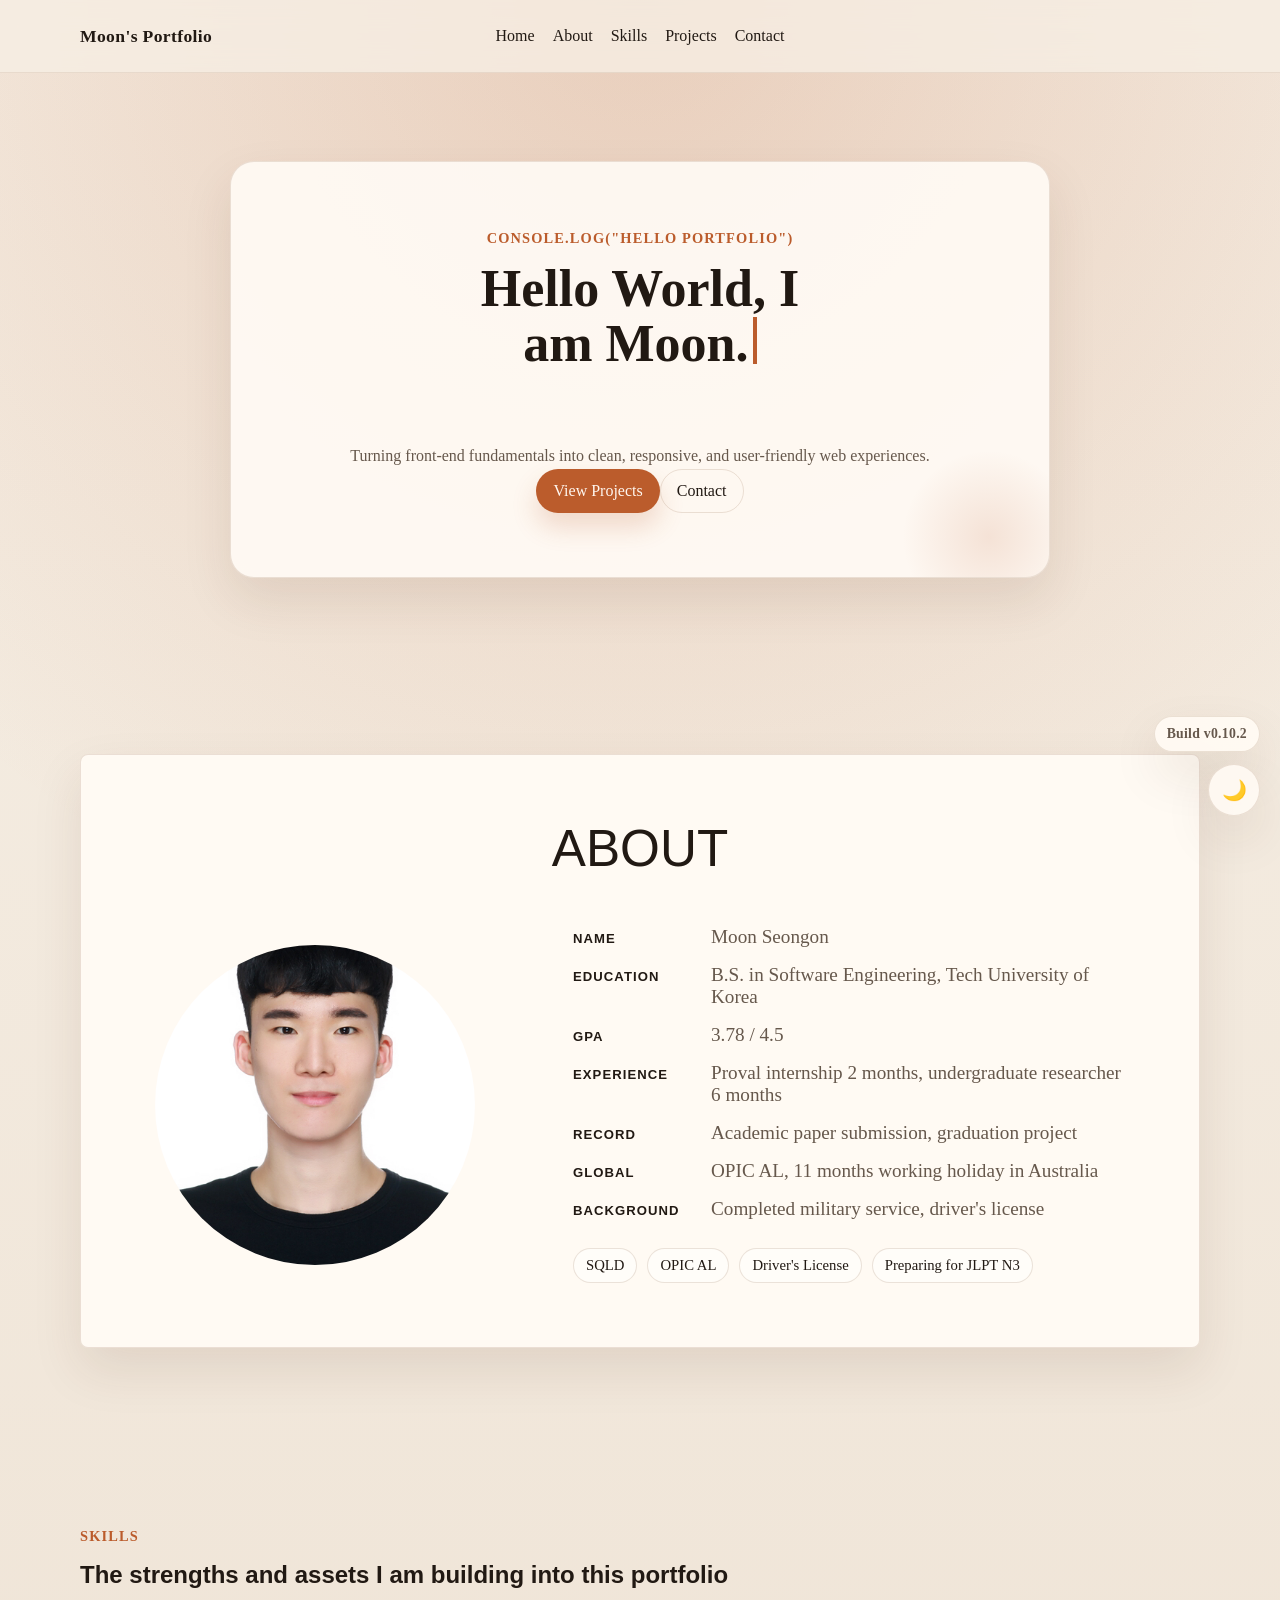
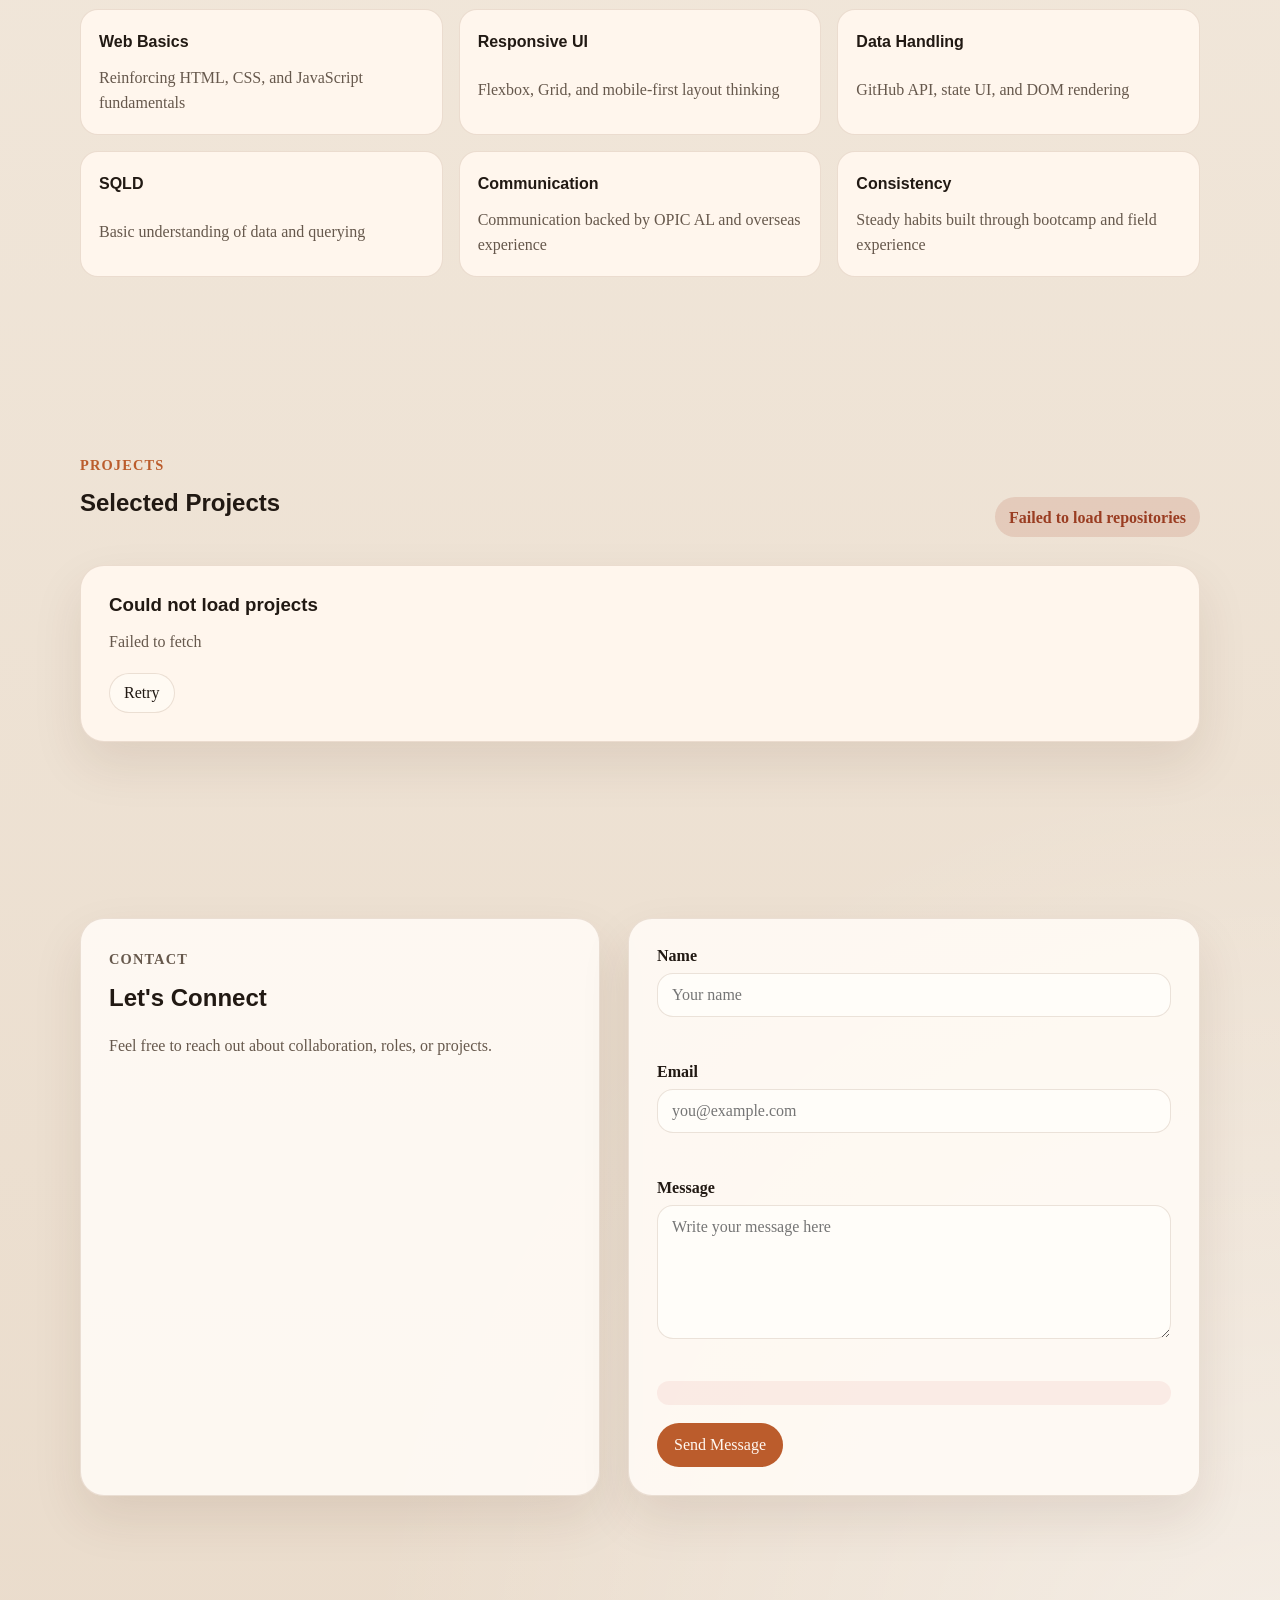
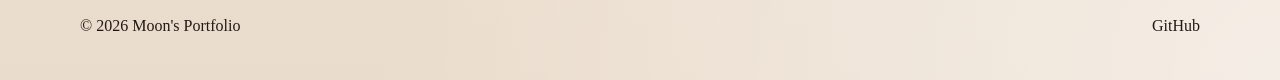
==== index.html @ 37695b0c "design update" ====
<!DOCTYPE html>
<html lang="en">
  <head>
    <meta charset="UTF-8" />
    <meta name="viewport" content="width=device-width, initial-scale=1.0" />
    <meta name="app-version" content="v0.10.2" />
    <title>Moon's Portfolio</title>
    <script>
      (() => {
        let savedTheme = "";
        try {
          savedTheme = localStorage.getItem("moon-portfolio-theme") || "";
        } catch {
          savedTheme = "";
        }

        const systemTheme = window.matchMedia("(prefers-color-scheme: dark)").matches
          ? "dark"
          : "light";
        document.documentElement.dataset.theme =
          savedTheme === "dark" || savedTheme === "light"
            ? savedTheme
            : systemTheme;
      })();
    </script>
    <link rel="stylesheet" href="./css/style.css?v0.10.2" />
    <script src="./js/config.js?v0.10.2" defer></script>
    <script src="./js/main.js?v0.10.2" defer></script>
  </head>
  <body>
    <a class="skip-link" href="#main-content">Skip to content</a>
    <div class="build-badge" aria-label="Current build version">Build v0.10.2</div>
    <button
      class="theme-button"
      type="button"
      aria-label="Switch to dark mode"
      data-theme-toggle
    >
      🌙
    </button>
    <header class="site-header" id="top">
      <div class="container header-inner">
        <a class="brand" href="#top" aria-label="Go to home">Moon's Portfolio</a>
        <div class="header-controls">
          <button
            class="menu-button"
            type="button"
            aria-label="Open menu"
            aria-expanded="false"
            aria-controls="site-nav"
            data-menu-button
          >
            Menu
          </button>
        </div>
        <nav
          class="site-nav"
          id="site-nav"
          aria-label="Main navigation"
          data-nav
        >
          <a href="#hero">Home</a>
          <a href="#about">About</a>
          <a href="#skills">Skills</a>
          <a href="#projects">Projects</a>
          <a href="#contact">Contact</a>
        </nav>
      </div>
    </header>

    <main id="main-content" tabindex="-1">
      <section class="hero section" id="hero" aria-labelledby="hero-title">
        <div class="container hero-grid">
          <div class="hero-copy">
            <p class="eyebrow">console.log("hello portfolio")</p>
            <h1
              id="hero-title"
              class="typing-title"
              aria-label="Hello World, I am Moon. I build front-end experiences."
              data-typing-text="Hello World, I am Moon."
            >
              <span data-typing-output aria-hidden="true">Hello World, I am Moon.</span>
            </h1>
            <p class="hero-text">Turning front-end fundamentals into clean, responsive, and user-friendly web experiences.</p>
            <div class="hero-actions">
              <a class="button-link" href="#projects">View Projects</a>
              <a class="button-link secondary" href="#contact">Contact</a>
            </div>
          </div>
        </div>
      </section>

      <section class="about section" id="about" aria-labelledby="about-title">
        <div class="container">
          <div class="about-card">
            <h2 id="about-title">About</h2>
            <div class="about-profile">
              <div class="profile-photo">
                <img
                  src="images/증명사진.JPG"
                  alt="Profile photo of Moon Seongon"
                  width="320"
                  height="320"
                />
              </div>
              <div class="profile-details">
                <ul class="profile-info-list" aria-label="Profile details">
                  <li>
                    <span class="profile-info-label">Name</span>
                    <span>Moon Seongon</span>
                  </li>
                  <li>
                    <span class="profile-info-label">Education</span>
                    <span>B.S. in Software Engineering, Tech University of Korea</span>
                  </li>
                  <li>
                    <span class="profile-info-label">GPA</span>
                    <span>3.78 / 4.5</span>
                  </li>
                  <li>
                    <span class="profile-info-label">Experience</span>
                    <span>Proval internship 2 months, undergraduate researcher 6 months</span>
                  </li>
                  <li>
                    <span class="profile-info-label">Record</span>
                    <span>Academic paper submission, graduation project</span>
                  </li>
                  <li>
                    <span class="profile-info-label">Global</span>
                    <span>OPIC AL, 11 months working holiday in Australia</span>
                  </li>
                  <li>
                    <span class="profile-info-label">Background</span>
                    <span>Completed military service, driver's license</span>
                  </li>
                </ul>
                <div class="profile-badges" aria-label="Certifications and strengths">
                  <span>SQLD</span>
                  <span>OPIC AL</span>
                  <span>Driver's License</span>
                  <span>Preparing for JLPT N3</span>
                </div>
              </div>
            </div>
          </div>
        </div>
      </section>

      <section class="skills section" id="skills" aria-labelledby="skills-title">
        <div class="container">
          <p class="eyebrow">Skills</p>
          <h2 id="skills-title">The strengths and assets I am building into this portfolio</h2>
          <ul class="skill-list" aria-label="Skill stack list">
            <li>
              <strong>Web Basics</strong>
              <span>Reinforcing HTML, CSS, and JavaScript fundamentals</span>
            </li>
            <li>
              <strong>Responsive UI</strong>
              <span>Flexbox, Grid, and mobile-first layout thinking</span>
            </li>
            <li>
              <strong>Data Handling</strong>
              <span>GitHub API, state UI, and DOM rendering</span>
            </li>
            <li>
              <strong>SQLD</strong>
              <span>Basic understanding of data and querying</span>
            </li>
            <li>
              <strong>Communication</strong>
              <span>Communication backed by OPIC AL and overseas experience</span>
            </li>
            <li>
              <strong>Consistency</strong>
              <span>Steady habits built through bootcamp and field experience</span>
            </li>
          </ul>
        </div>
      </section>

      <section class="projects section" id="projects" aria-labelledby="projects-title">
        <div class="container">
          <div class="section-heading">
            <div>
              <p class="eyebrow">Projects</p>
              <h2 id="projects-title">Selected Projects</h2>
            </div>
            <p class="status-chip" data-projects-status aria-live="polite">GitHub repositories ready to load</p>
          </div>
          <div class="project-grid" data-projects-grid>
            <article class="project-card">
              <h3>Loading repositories...</h3>
              <p>Fetching the latest repositories from the GitHub API.</p>
              <span class="project-link-placeholder">Please wait</span>
            </article>
          </div>
        </div>
      </section>

      <section class="contact section" id="contact" aria-labelledby="contact-title">
        <div class="container contact-grid">
          <div class="section-copy">
            <p class="eyebrow">Contact</p>
            <h2 id="contact-title">Let&apos;s Connect</h2>
            <p>Feel free to reach out about collaboration, roles, or projects.</p>
          </div>
          <form class="contact-form" data-contact-form novalidate>
            <div class="field">
              <label for="name">Name</label>
              <input
                id="name"
                name="name"
                type="text"
                placeholder="Your name"
                autocomplete="name"
                required
                minlength="2"
                aria-describedby="name-error"
                data-validate-field="name"
              />
              <p class="field-message" id="name-error" data-error-for="name" aria-live="polite"></p>
            </div>
            <div class="field">
              <label for="email">Email</label>
              <input
                id="email"
                name="email"
                type="email"
                placeholder="you@example.com"
                autocomplete="email"
                required
                aria-describedby="email-error"
                data-validate-field="email"
              />
              <p class="field-message" id="email-error" data-error-for="email" aria-live="polite"></p>
            </div>
            <div class="field">
              <label for="message">Message</label>
              <textarea
                id="message"
                name="message"
                rows="6"
                placeholder="Write your message here"
                required
                minlength="10"
                aria-describedby="message-error"
                data-validate-field="message"
              ></textarea>
              <p
                class="field-message"
                id="message-error"
                data-error-for="message"
                aria-live="polite"
              ></p>
            </div>
            <p class="form-status" data-form-status aria-live="polite"></p>
            <button class="submit-button" type="submit">Send Message</button>
          </form>
        </div>
      </section>
    </main>

    <footer class="site-footer">
      <div class="container footer-inner">
        <p>© 2026 Moon's Portfolio</p>
        <div class="footer-links">
          <a href="https://github.com/Wattamelon" target="_blank" rel="noreferrer">GitHub</a>
        </div>
      </div>
    </footer>

    <button
      class="scroll-top-button"
      type="button"
      aria-label="Back to top"
      data-scroll-top
    >
      Top
    </button>
  </body>
</html>
---- css/style.css ----
:root {
  color-scheme: light;
  --bg: #f6efe5;
  --card: rgba(255, 251, 245, 0.9);
  --text: #211913;
  --accent: #bb5c2c;
  --accent-strong: #8a3f1c;
  --line: rgba(162, 126, 101, 0.22);
  --muted: #66584c;
  --panel: #fff6ed;
  --shadow: 0 22px 50px rgba(82, 43, 20, 0.1);
  --container: 1120px;
}

:root[data-theme="dark"] {
  color-scheme: dark;
  --bg: #1f1a17;
  --card: rgba(43, 35, 30, 0.92);
  --text: #f6ede2;
  --accent: #f0a06f;
  --accent-strong: #ffd0af;
  --line: rgba(255, 216, 180, 0.16);
  --muted: #d6c1af;
  --panel: #302720;
  --shadow: 0 22px 50px rgba(0, 0, 0, 0.28);
}

@media (prefers-color-scheme: dark) {
  :root:not([data-theme]) {
    color-scheme: dark;
    --bg: #1f1a17;
    --card: rgba(43, 35, 30, 0.92);
    --text: #f6ede2;
    --accent: #f0a06f;
    --accent-strong: #ffd0af;
    --line: rgba(255, 216, 180, 0.16);
    --muted: #d6c1af;
    --panel: #302720;
    --shadow: 0 22px 50px rgba(0, 0, 0, 0.28);
  }
}

* {
  box-sizing: border-box;
}

html {
  scroll-behavior: smooth;
}

body {
  margin: 0;
  min-height: 100vh;
  background:
    radial-gradient(circle at top, rgba(187, 92, 44, 0.22), transparent 30%),
    radial-gradient(circle at bottom right, rgba(255, 255, 255, 0.5), transparent 26%),
    linear-gradient(180deg, var(--bg), #eadccc);
  color: var(--text);
  font-family: Georgia, "Times New Roman", serif;
  transition:
    background 220ms ease,
    color 220ms ease;
}

a {
  color: inherit;
}

a:focus-visible,
button:focus-visible,
input:focus-visible,
textarea:focus-visible {
  outline: 3px solid rgba(187, 92, 44, 0.42);
  outline-offset: 4px;
}

.skip-link {
  position: fixed;
  top: 14px;
  left: 14px;
  z-index: 50;
  padding: 10px 14px;
  border-radius: 999px;
  background: var(--accent);
  color: #fff7f0;
  text-decoration: none;
  transform: translateY(-150%);
  transition: transform 160ms ease;
}

.skip-link:focus {
  transform: translateY(0);
}

img {
  display: block;
  max-width: 100%;
}

.container {
  width: min(var(--container), calc(100% - 40px));
  margin: 0 auto;
}

.section {
  padding: 88px 0;
}

.site-header {
  position: sticky;
  top: 0;
  z-index: 10;
  backdrop-filter: blur(14px);
  background: rgba(246, 239, 229, 0.78);
  border-bottom: 1px solid rgba(162, 126, 101, 0.16);
}

.header-inner,
.footer-inner,
.hero-actions,
.section-heading {
  align-items: center;
}

.hero-actions {
  display: flex;
}

.footer-inner,
.section-heading {
  display: flex;
  justify-content: space-between;
  gap: 20px;
}

.header-inner {
  display: grid;
  grid-template-columns: 1fr auto 1fr;
  gap: 20px;
  min-height: 72px;
}

.header-controls {
  display: flex;
  align-items: center;
  justify-content: flex-end;
  gap: 12px;
  flex-wrap: wrap;
}

.brand {
  font-weight: 700;
  font-size: 1.1rem;
  letter-spacing: 0.02em;
  text-decoration: none;
}

.menu-button,
.theme-button,
.button-link,
.submit-button {
  display: inline-flex;
  align-items: center;
  justify-content: center;
  min-height: 44px;
  padding: 0 16px;
  border-radius: 999px;
  border: 1px solid var(--line);
  background: rgba(255, 250, 243, 0.92);
  color: var(--text);
  text-decoration: none;
  font: inherit;
  transition:
    transform 180ms ease,
    box-shadow 180ms ease,
    border-color 180ms ease,
    background 180ms ease;
}

.menu-button {
  display: none;
}

.theme-button {
  position: fixed;
  right: 20px;
  bottom: 84px;
  z-index: 60;
  display: inline-flex;
  width: 52px;
  min-width: 52px;
  height: 52px;
  min-height: 52px;
  padding: 0;
  border-radius: 50%;
  font-size: 1.25rem;
  cursor: pointer;
  box-shadow: var(--shadow);
}

.site-nav {
  display: flex;
  gap: 18px;
  grid-column: 2;
  grid-row: 1;
  justify-content: center;
}

.brand {
  grid-column: 1;
  grid-row: 1;
}

.header-controls {
  grid-column: 3;
  grid-row: 1;
}

.site-header.is-scrolled {
  background: rgba(246, 239, 229, 0.92);
  box-shadow: 0 10px 24px rgba(82, 43, 20, 0.08);
}

:root[data-theme="dark"] .site-header.is-scrolled {
  background: rgba(31, 26, 23, 0.92);
  box-shadow: 0 10px 24px rgba(0, 0, 0, 0.26);
}

.site-nav a,
.footer-links a {
  text-decoration: none;
}

.site-nav a:hover,
.footer-links a:hover,
.button-link:hover,
.submit-button:hover,
.theme-button:hover,
.menu-button:hover,
.project-card:hover,
.skill-list li:hover {
  transform: translateY(-2px);
}

.site-nav a:hover,
.footer-links a:hover {
  color: var(--accent-strong);
}

.hero-grid,
.about-grid,
.contact-grid {
  display: grid;
  gap: 28px;
}

.hero-grid {
  grid-template-columns: minmax(0, 820px);
  justify-content: center;
}

.about-grid {
  grid-template-columns: 1.4fr 1fr;
}

.hero-copy,
.section-copy,
.project-card,
.contact-form {
  padding: 28px;
  border: 1px solid var(--line);
  border-radius: 24px;
  background: var(--card);
  box-shadow: var(--shadow);
}

.eyebrow {
  margin: 0 0 12px;
  color: var(--accent);
  font-size: 0.9rem;
  font-weight: 700;
  letter-spacing: 0.08em;
  text-transform: uppercase;
}

h1 {
  margin: 0 auto 16px;
  font-size: clamp(2rem, 5vw, 3.25rem);
  line-height: 1.05;
  max-width: 13ch;
}

.typing-title {
  min-height: 3.15em;
}

.typing-title [data-typing-output]::after {
  content: "";
  display: inline-block;
  width: 0.08em;
  height: 0.9em;
  margin-left: 0.08em;
  background: var(--accent);
  animation: typing-cursor-blink 0.8s steps(1) infinite;
  vertical-align: -0.05em;
}

.typing-title.is-typing-complete [data-typing-output]::after {
  animation-iteration-count: 3;
}

@keyframes typing-cursor-blink {
  50% {
    opacity: 0;
  }
}

h2,
h3 {
  margin-top: 0;
  font-family: "Helvetica Neue", Helvetica, Arial, sans-serif;
}

p {
  margin: 0;
  line-height: 1.7;
  font-size: 1rem;
}

.hero-text,
.section-copy p,
.project-card p {
  color: var(--muted);
}

.hero-copy {
  position: relative;
  overflow: hidden;
  padding: clamp(36px, 6vw, 64px);
  text-align: center;
}

.hero-copy::after {
  content: "";
  position: absolute;
  inset: auto -30px -50px auto;
  width: 180px;
  height: 180px;
  border-radius: 50%;
  background: radial-gradient(circle, rgba(187, 92, 44, 0.14), transparent 68%);
  pointer-events: none;
}

.button-link {
  background: var(--accent);
  color: #fff7f0;
  border-color: transparent;
  box-shadow: 0 14px 26px rgba(187, 92, 44, 0.2);
}

.button-link.secondary {
  background: transparent;
  color: var(--text);
  border-color: var(--line);
  box-shadow: none;
}

.hero-actions {
  justify-content: center;
}

.panel-title,
.status-chip {
  display: inline-flex;
  align-items: center;
  min-height: 40px;
  padding: 0 14px;
  border-radius: 999px;
  background: rgba(194, 106, 61, 0.12);
  color: var(--accent);
  font-weight: 700;
}

.panel-title {
  margin: 0 0 16px;
}

.status-chip.is-loading {
  background: rgba(187, 92, 44, 0.16);
}

.status-chip.is-error {
  background: rgba(163, 58, 33, 0.14);
  color: #9a3d22;
}

:root[data-theme="dark"] .status-chip.is-error {
  color: #ffb59b;
}

.panel-list,
.info-list,
.skill-list {
  margin: 0;
  padding-left: 20px;
  line-height: 1.8;
}

.panel-meta {
  display: flex;
  flex-wrap: wrap;
  gap: 10px;
  margin-top: 20px;
}

.panel-meta span,
.profile-badges span {
  padding: 8px 12px;
  border: 1px solid var(--line);
  border-radius: 999px;
  background: #fffdf9;
  font-size: 0.92rem;
}

.skill-list {
  display: grid;
  grid-template-columns: repeat(3, minmax(0, 1fr));
  gap: 16px;
  padding-left: 0;
  list-style: none;
}

.skill-list li,
.project-card {
  border: 1px solid var(--line);
  background: var(--panel);
}

.skill-list li {
  display: grid;
  gap: 8px;
  padding: 18px;
  border-radius: 18px;
  text-align: left;
}

.skill-list strong {
  font-family: "Helvetica Neue", Helvetica, Arial, sans-serif;
}

.skill-list span {
  color: var(--muted);
  line-height: 1.6;
}

.project-grid {
  display: grid;
  grid-template-columns: repeat(3, minmax(0, 1fr));
  gap: 20px;
  margin-top: 28px;
}

.project-filters {
  display: flex;
  flex-wrap: wrap;
  gap: 10px;
  margin-top: 24px;
}

.project-filter {
  min-height: 44px;
  padding: 0 16px;
  border: 1px solid var(--line);
  border-radius: 999px;
  background: var(--card);
  color: var(--text);
  cursor: pointer;
  font: inherit;
  font-weight: 700;
  transition:
    transform 180ms ease,
    border-color 180ms ease,
    background 180ms ease,
    color 180ms ease;
}

.project-filter:hover {
  transform: translateY(-2px);
  border-color: var(--accent);
}

.project-filter.is-active {
  border-color: var(--accent);
  background: var(--accent);
  color: #fff7f0;
}

.project-card h3 {
  margin-bottom: 12px;
}

.project-card a {
  font-weight: 700;
  color: var(--accent-strong);
}

.project-card p {
  margin-bottom: 18px;
}

.project-card__footer {
  display: flex;
  align-items: center;
  justify-content: space-between;
  gap: 12px;
  flex-wrap: wrap;
}

.project-card__meta {
  display: flex;
  gap: 10px;
  flex-wrap: wrap;
  color: var(--muted);
  font-size: 0.92rem;
}

.project-card__pill,
.project-link-placeholder {
  display: inline-flex;
  align-items: center;
  min-height: 34px;
  padding: 0 12px;
  border-radius: 999px;
  border: 1px solid var(--line);
  background: rgba(255, 251, 245, 0.9);
  font-size: 0.92rem;
}

.project-card__link {
  text-decoration: none;
}

.project-card--empty,
.project-card--error {
  grid-column: 1 / -1;
}

.retry-button {
  display: inline-flex;
  align-items: center;
  justify-content: center;
  min-height: 40px;
  padding: 0 14px;
  border: 1px solid var(--line);
  border-radius: 999px;
  background: rgba(255, 250, 243, 0.92);
  color: var(--text);
  font: inherit;
}

.section-heading {
  align-items: end;
}

.about-card {
  padding: clamp(28px, 5vw, 64px);
  border: 1px solid var(--line);
  border-radius: 8px;
  background: rgba(255, 251, 245, 0.94);
  box-shadow: var(--shadow);
}

.about-card h2 {
  margin-bottom: clamp(28px, 5vw, 48px);
  text-align: center;
  font-size: clamp(2rem, 4vw, 3.4rem);
  font-weight: 500;
  letter-spacing: 0;
  text-transform: uppercase;
}

.about-profile {
  display: grid;
  grid-template-columns: minmax(220px, 340px) minmax(0, 1fr);
  align-items: center;
  gap: clamp(32px, 7vw, 88px);
}

.profile-photo img {
  width: min(100%, 320px);
  aspect-ratio: 4 / 5;
  object-fit: cover;
  border-radius: 50%;
  margin: 0 auto;
}

.profile-details {
  display: grid;
  gap: 24px;
}

.profile-info-list {
  display: grid;
  gap: 16px;
  margin: 0;
  padding: 0;
  list-style: none;
  color: var(--muted);
  font-size: clamp(1rem, 2vw, 1.2rem);
}

.profile-info-list li {
  display: grid;
  grid-template-columns: 120px minmax(0, 1fr);
  gap: 18px;
  align-items: baseline;
}

.profile-info-label {
  color: var(--text);
  font-family: "Helvetica Neue", Helvetica, Arial, sans-serif;
  font-size: 0.82rem;
  font-weight: 700;
  letter-spacing: 0.08em;
  text-transform: uppercase;
}

.profile-badges {
  display: flex;
  flex-wrap: wrap;
  gap: 10px;
  margin-top: 4px;
}

.contact-grid {
  grid-template-columns: 1fr 1.1fr;
}

.contact-form {
  display: grid;
  gap: 18px;
}

.honeypot-field {
  position: absolute;
  left: -10000px;
  width: 1px;
  height: 1px;
  opacity: 0;
  pointer-events: none;
}

.field {
  display: grid;
  gap: 8px;
}

.field label {
  font-weight: 600;
}

.field input,
.field textarea {
  width: 100%;
  padding: 12px 14px;
  border: 1px solid var(--line);
  border-radius: 16px;
  background: #fffdf9;
  color: var(--text);
  font: inherit;
}

.field input:focus,
.field textarea:focus {
  outline: 2px solid rgba(187, 92, 44, 0.16);
  border-color: rgba(187, 92, 44, 0.5);
}

.field input.is-invalid,
.field textarea.is-invalid {
  border-color: #c74646;
  background: #fff4f3;
}

.field input.is-valid,
.field textarea.is-valid {
  border-color: #2e8b57;
}

.field-message {
  min-height: 20px;
  margin: 0;
  color: #c74646;
  font-size: 0.92rem;
  font-weight: 600;
}

.form-status {
  min-height: 24px;
  margin: -4px 0 0;
  font-weight: 600;
  padding: 10px 14px;
  border-radius: 14px;
  background: rgba(199, 70, 70, 0.08);
}

.form-status.is-error {
  color: #c74646;
}

.form-status.is-success {
  color: #2e8b57;
  background: rgba(46, 139, 87, 0.1);
}

.submit-button {
  width: fit-content;
  background: var(--accent);
  color: #fff7f0;
  border-color: transparent;
}

.submit-button:disabled {
  cursor: wait;
  opacity: 0.65;
  transform: none;
}

.retry-button:hover {
  transform: translateY(-2px);
}

.scroll-top-button {
  position: fixed;
  right: 20px;
  bottom: 20px;
  z-index: 25;
  min-width: 64px;
  min-height: 48px;
  padding: 0 16px;
  border: 1px solid var(--line);
  border-radius: 999px;
  background: rgba(255, 250, 243, 0.94);
  color: var(--text);
  box-shadow: var(--shadow);
  font: inherit;
  opacity: 0;
  pointer-events: none;
  transform: translateY(14px);
  transition:
    opacity 180ms ease,
    transform 180ms ease,
    background 180ms ease;
}

.build-badge {
  position: fixed;
  right: 20px;
  bottom: 148px;
  z-index: 30;
  display: inline-flex;
  align-items: center;
  min-height: 36px;
  padding: 0 12px;
  border: 1px solid var(--line);
  border-radius: 999px;
  background: rgba(255, 250, 243, 0.96);
  color: var(--muted);
  box-shadow: var(--shadow);
  font-size: 0.86rem;
  font-weight: 700;
  letter-spacing: 0.02em;
}

.scroll-top-button.is-visible {
  opacity: 1;
  pointer-events: auto;
  transform: translateY(0);
}

.site-footer {
  padding: 28px 0 40px;
}

.footer-links {
  display: flex;
  gap: 16px;
}

@media (prefers-reduced-motion: reduce) {
  html {
    scroll-behavior: auto;
  }

  *,
  *::before,
  *::after {
    animation-duration: 0.01ms !important;
    animation-iteration-count: 1 !important;
    transition-duration: 0.01ms !important;
  }

  .typing-title [data-typing-output]::after {
    display: none;
  }
}

@media (max-width: 900px) {
  .hero-grid,
  .about-grid,
  .contact-grid,
  .project-grid,
  .skill-list,
  .about-profile {
    grid-template-columns: 1fr;
  }

  .hero-copy,
  .section-copy,
  .project-card,
  .contact-form {
    padding: 24px;
  }
}

@media (max-width: 720px) {
  .section {
    padding: 64px 0;
  }

  .site-nav {
    position: absolute;
    top: calc(100% + 10px);
    right: 14px;
    left: 14px;
    display: none;
    flex-direction: column;
    padding: 18px;
    border: 1px solid var(--line);
    border-radius: 22px;
    background: var(--card);
    box-shadow: var(--shadow);
  }

  .site-nav.is-open {
    display: flex;
  }

  .menu-button {
    display: inline-flex;
  }

  .header-inner,
  .footer-inner,
  .section-heading,
  .hero-actions {
    align-items: flex-start;
    flex-direction: column;
  }

  .header-inner {
    display: flex;
  }

  .hero-actions {
    align-items: center;
  }

  .container {
    width: min(var(--container), calc(100% - 28px));
  }

  h1 {
    max-width: none;
  }

  .header-controls {
    width: 100%;
    justify-content: space-between;
  }

  .about-card {
    padding: 28px 22px;
  }

  .about-profile {
    gap: 28px;
  }

  .profile-info-list li {
    grid-template-columns: 1fr;
    gap: 4px;
  }

  .build-badge {
    right: 14px;
    bottom: 140px;
  }

  .theme-button {
    right: 14px;
    bottom: 78px;
  }

  .project-filters {
    flex-wrap: nowrap;
    margin-right: -14px;
    padding-right: 14px;
    overflow-x: auto;
    scrollbar-width: thin;
  }

  .project-filter {
    flex: 0 0 auto;
  }
}
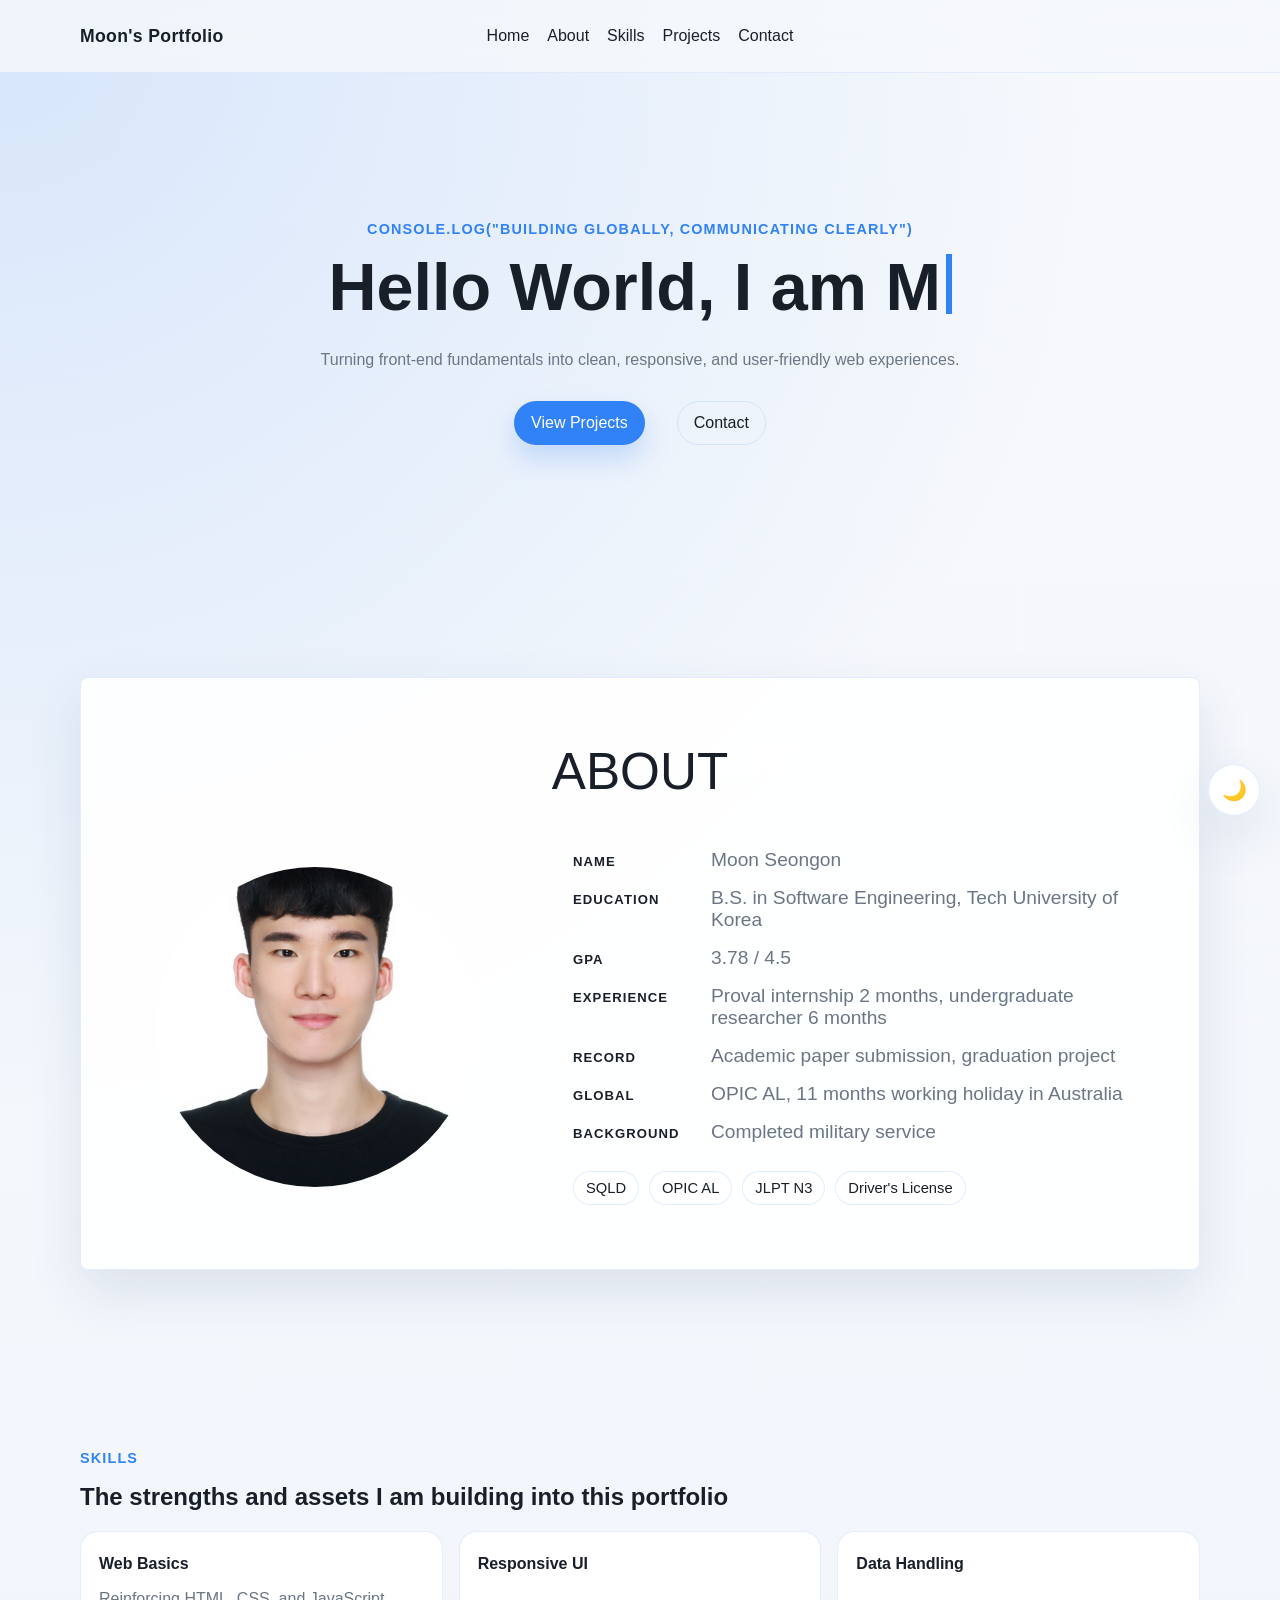
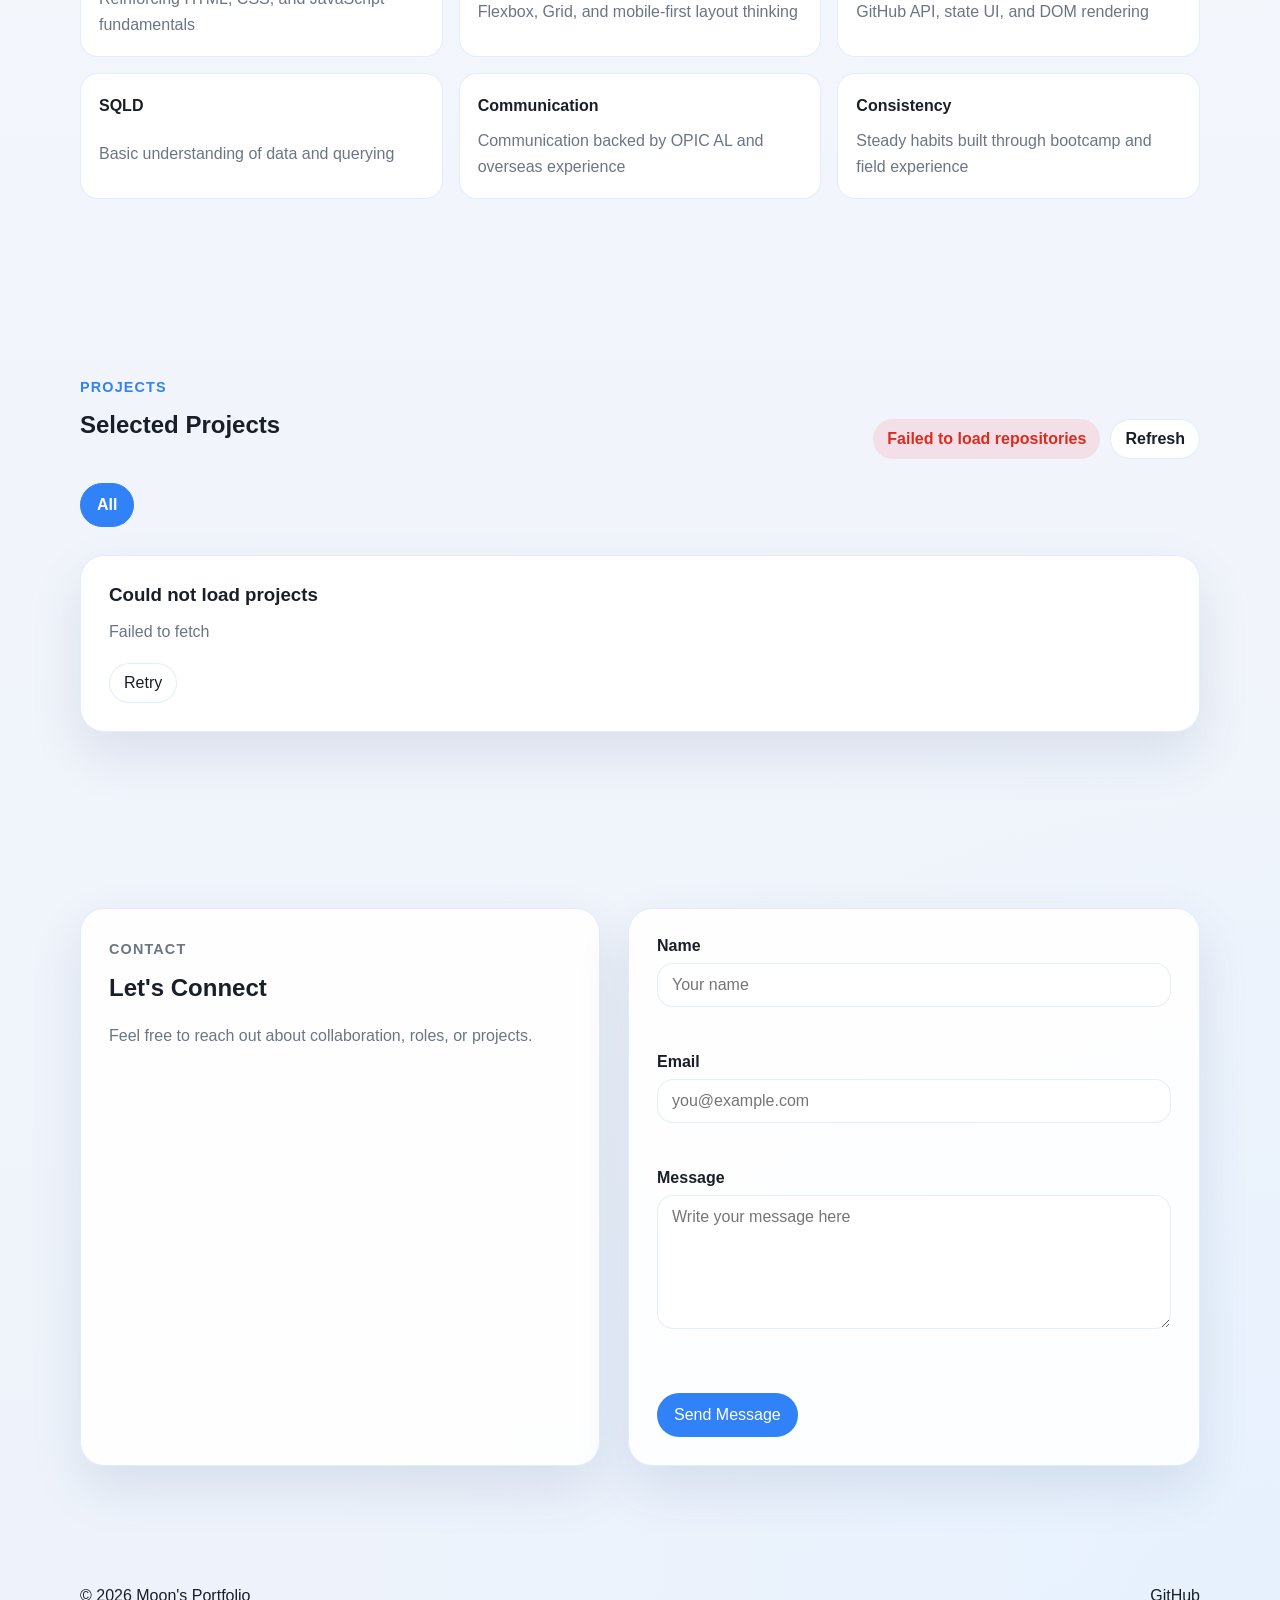
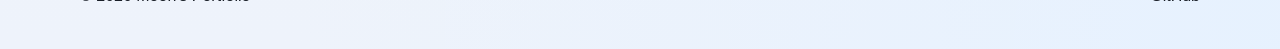
==== commit 702924f9: "v0.10.3" ====
--- a/index.html
+++ b/index.html
@@ -3,7 +3,7 @@
   <head>
     <meta charset="UTF-8" />
     <meta name="viewport" content="width=device-width, initial-scale=1.0" />
-    <meta name="app-version" content="v0.10.2" />
+    <meta name="app-version" content="v0.10.3" />
     <title>Moon's Portfolio</title>
     <script>
       (() => {
@@ -23,13 +23,13 @@
             : systemTheme;
       })();
     </script>
-    <link rel="stylesheet" href="./css/style.css?v0.10.2" />
-    <script src="./js/config.js?v0.10.2" defer></script>
-    <script src="./js/main.js?v0.10.2" defer></script>
+    <link rel="stylesheet" href="./css/style.css?v0.10.3" />
+    <script src="./js/config.js?v0.10.3" defer></script>
+    <script src="./js/main.js?v0.10.3" defer></script>
   </head>
   <body>
     <a class="skip-link" href="#main-content">Skip to content</a>
-    <div class="build-badge" aria-label="Current build version">Build v0.10.2</div>
+    <div class="build-badge" aria-label="Current build version">Build v0.10.3</div>
     <button
       class="theme-button"
       type="button"
@@ -72,7 +72,7 @@
       <section class="hero section" id="hero" aria-labelledby="hero-title">
         <div class="container hero-grid">
           <div class="hero-copy">
-            <p class="eyebrow">console.log("hello portfolio")</p>
+            <p class="eyebrow">console.log("building globally, communicating clearly")</p>
             <h1
               id="hero-title"
               class="typing-title"
@@ -131,14 +131,14 @@
                   </li>
                   <li>
                     <span class="profile-info-label">Background</span>
-                    <span>Completed military service, driver's license</span>
+                    <span>Completed military service</span>
                   </li>
                 </ul>
                 <div class="profile-badges" aria-label="Certifications and strengths">
                   <span>SQLD</span>
                   <span>OPIC AL</span>
+                  <span>JLPT N3</span>
                   <span>Driver's License</span>
-                  <span>Preparing for JLPT N3</span>
                 </div>
               </div>
             </div>
@@ -186,7 +186,27 @@
               <p class="eyebrow">Projects</p>
               <h2 id="projects-title">Selected Projects</h2>
             </div>
-            <p class="status-chip" data-projects-status aria-live="polite">GitHub repositories ready to load</p>
+            <div class="project-heading-actions">
+              <p class="status-chip" data-projects-status aria-live="polite">GitHub repositories ready to load</p>
+              <button class="refresh-projects-button" type="button" data-refresh-projects>
+                Refresh
+              </button>
+            </div>
+          </div>
+          <div
+            class="project-filters"
+            role="group"
+            aria-label="Filter projects by programming language"
+            data-project-filters
+          >
+            <button
+              class="project-filter is-active"
+              type="button"
+              data-project-filter="All"
+              aria-pressed="true"
+            >
+              All
+            </button>
           </div>
           <div class="project-grid" data-projects-grid>
             <article class="project-card">
--- a/css/style.css
+++ b/css/style.css
@@ -1,42 +1,63 @@
 :root {
   color-scheme: light;
-  --bg: #f6efe5;
-  --card: rgba(255, 251, 245, 0.9);
-  --text: #211913;
-  --accent: #bb5c2c;
-  --accent-strong: #8a3f1c;
-  --line: rgba(162, 126, 101, 0.22);
-  --muted: #66584c;
-  --panel: #fff6ed;
-  --shadow: 0 22px 50px rgba(82, 43, 20, 0.1);
+  --bg: #f7f9fc;
+  --bg-end: #eef3fb;
+  --glow-primary: rgba(49, 130, 246, 0.16);
+  --glow-secondary: rgba(229, 241, 255, 0.86);
+  --card: rgba(255, 255, 255, 0.9);
+  --control: rgba(255, 255, 255, 0.94);
+  --chip: rgba(255, 255, 255, 0.86);
+  --header-bg: rgba(247, 249, 252, 0.78);
+  --header-scrolled-bg: rgba(247, 249, 252, 0.94);
+  --text: #191f28;
+  --accent: #3182f6;
+  --accent-strong: #0064ff;
+  --line: rgba(49, 130, 246, 0.14);
+  --muted: #6b7684;
+  --panel: #ffffff;
+  --shadow: 0 22px 52px rgba(49, 78, 126, 0.12);
   --container: 1120px;
 }
 
 :root[data-theme="dark"] {
   color-scheme: dark;
-  --bg: #1f1a17;
-  --card: rgba(43, 35, 30, 0.92);
-  --text: #f6ede2;
-  --accent: #f0a06f;
-  --accent-strong: #ffd0af;
-  --line: rgba(255, 216, 180, 0.16);
-  --muted: #d6c1af;
-  --panel: #302720;
-  --shadow: 0 22px 50px rgba(0, 0, 0, 0.28);
+  --bg: #101318;
+  --bg-end: #151922;
+  --glow-primary: rgba(69, 147, 252, 0.16);
+  --glow-secondary: rgba(49, 130, 246, 0.08);
+  --card: rgba(24, 28, 36, 0.92);
+  --control: rgba(28, 33, 42, 0.94);
+  --chip: rgba(31, 38, 49, 0.88);
+  --header-bg: rgba(16, 19, 24, 0.78);
+  --header-scrolled-bg: rgba(16, 19, 24, 0.92);
+  --text: #f2f4f6;
+  --accent: #4593fc;
+  --accent-strong: #78b5ff;
+  --line: rgba(120, 181, 255, 0.18);
+  --muted: #b0b8c1;
+  --panel: #171b22;
+  --shadow: 0 22px 52px rgba(0, 0, 0, 0.34);
 }
 
 @media (prefers-color-scheme: dark) {
   :root:not([data-theme]) {
     color-scheme: dark;
-    --bg: #1f1a17;
-    --card: rgba(43, 35, 30, 0.92);
-    --text: #f6ede2;
-    --accent: #f0a06f;
-    --accent-strong: #ffd0af;
-    --line: rgba(255, 216, 180, 0.16);
-    --muted: #d6c1af;
-    --panel: #302720;
-    --shadow: 0 22px 50px rgba(0, 0, 0, 0.28);
+    --bg: #101318;
+    --bg-end: #151922;
+    --glow-primary: rgba(69, 147, 252, 0.16);
+    --glow-secondary: rgba(49, 130, 246, 0.08);
+    --card: rgba(24, 28, 36, 0.92);
+    --control: rgba(28, 33, 42, 0.94);
+    --chip: rgba(31, 38, 49, 0.88);
+    --header-bg: rgba(16, 19, 24, 0.78);
+    --header-scrolled-bg: rgba(16, 19, 24, 0.92);
+    --text: #f2f4f6;
+    --accent: #4593fc;
+    --accent-strong: #78b5ff;
+    --line: rgba(120, 181, 255, 0.18);
+    --muted: #b0b8c1;
+    --panel: #171b22;
+    --shadow: 0 22px 52px rgba(0, 0, 0, 0.34);
   }
 }
 
@@ -52,11 +73,11 @@
   margin: 0;
   min-height: 100vh;
   background:
-    radial-gradient(circle at top, rgba(187, 92, 44, 0.22), transparent 30%),
-    radial-gradient(circle at bottom right, rgba(255, 255, 255, 0.5), transparent 26%),
-    linear-gradient(180deg, var(--bg), #eadccc);
+    radial-gradient(circle at top left, var(--glow-primary), transparent 32%),
+    radial-gradient(circle at bottom right, var(--glow-secondary), transparent 28%),
+    linear-gradient(180deg, var(--bg), var(--bg-end));
   color: var(--text);
-  font-family: Georgia, "Times New Roman", serif;
+  font-family: Pretendard, "Apple SD Gothic Neo", "Helvetica Neue", Arial, sans-serif;
   transition:
     background 220ms ease,
     color 220ms ease;
@@ -70,7 +91,7 @@
 button:focus-visible,
 input:focus-visible,
 textarea:focus-visible {
-  outline: 3px solid rgba(187, 92, 44, 0.42);
+  outline: 3px solid rgba(49, 130, 246, 0.28);
   outline-offset: 4px;
 }
 
@@ -82,7 +103,7 @@
   padding: 10px 14px;
   border-radius: 999px;
   background: var(--accent);
-  color: #fff7f0;
+  color: #ffffff;
   text-decoration: none;
   transform: translateY(-150%);
   transition: transform 160ms ease;
@@ -111,8 +132,8 @@
   top: 0;
   z-index: 10;
   backdrop-filter: blur(14px);
-  background: rgba(246, 239, 229, 0.78);
-  border-bottom: 1px solid rgba(162, 126, 101, 0.16);
+  background: var(--header-bg);
+  border-bottom: 1px solid rgba(49, 130, 246, 0.1);
 }
 
 .header-inner,
@@ -166,7 +187,7 @@
   padding: 0 16px;
   border-radius: 999px;
   border: 1px solid var(--line);
-  background: rgba(255, 250, 243, 0.92);
+  background: var(--control);
   color: var(--text);
   text-decoration: none;
   font: inherit;
@@ -217,12 +238,11 @@
 }
 
 .site-header.is-scrolled {
-  background: rgba(246, 239, 229, 0.92);
-  box-shadow: 0 10px 24px rgba(82, 43, 20, 0.08);
+  background: var(--header-scrolled-bg);
+  box-shadow: 0 10px 24px rgba(49, 78, 126, 0.08);
 }
 
 :root[data-theme="dark"] .site-header.is-scrolled {
-  background: rgba(31, 26, 23, 0.92);
   box-shadow: 0 10px 24px rgba(0, 0, 0, 0.26);
 }
 
@@ -255,7 +275,7 @@
 }
 
 .hero-grid {
-  grid-template-columns: minmax(0, 820px);
+  grid-template-columns: minmax(0, 1040px);
   justify-content: center;
 }
 
@@ -263,7 +283,6 @@
   grid-template-columns: 1.4fr 1fr;
 }
 
-.hero-copy,
 .section-copy,
 .project-card,
 .contact-form {
@@ -285,13 +304,14 @@
 
 h1 {
   margin: 0 auto 16px;
-  font-size: clamp(2rem, 5vw, 3.25rem);
+  font-size: clamp(1.75rem, 5.2vw, 4.6rem);
   line-height: 1.05;
-  max-width: 13ch;
+  max-width: none;
 }
 
 .typing-title {
-  min-height: 3.15em;
+  min-height: 1.15em;
+  white-space: nowrap;
 }
 
 .typing-title [data-typing-output]::after {
@@ -336,26 +356,15 @@
 .hero-copy {
   position: relative;
   overflow: hidden;
-  padding: clamp(36px, 6vw, 64px);
+  padding: clamp(28px, 5vw, 56px) 0;
   text-align: center;
-}
-
-.hero-copy::after {
-  content: "";
-  position: absolute;
-  inset: auto -30px -50px auto;
-  width: 180px;
-  height: 180px;
-  border-radius: 50%;
-  background: radial-gradient(circle, rgba(187, 92, 44, 0.14), transparent 68%);
-  pointer-events: none;
 }
 
 .button-link {
   background: var(--accent);
-  color: #fff7f0;
+  color: #ffffff;
   border-color: transparent;
-  box-shadow: 0 14px 26px rgba(187, 92, 44, 0.2);
+  box-shadow: 0 14px 26px rgba(49, 130, 246, 0.22);
 }
 
 .button-link.secondary {
@@ -367,6 +376,8 @@
 
 .hero-actions {
   justify-content: center;
+  gap: clamp(18px, 3vw, 32px);
+  margin-top: 28px;
 }
 
 .panel-title,
@@ -376,7 +387,7 @@
   min-height: 40px;
   padding: 0 14px;
   border-radius: 999px;
-  background: rgba(194, 106, 61, 0.12);
+  background: rgba(49, 130, 246, 0.1);
   color: var(--accent);
   font-weight: 700;
 }
@@ -386,16 +397,16 @@
 }
 
 .status-chip.is-loading {
-  background: rgba(187, 92, 44, 0.16);
+  background: rgba(49, 130, 246, 0.14);
 }
 
 .status-chip.is-error {
-  background: rgba(163, 58, 33, 0.14);
-  color: #9a3d22;
+  background: rgba(240, 68, 82, 0.12);
+  color: #d92d20;
 }
 
 :root[data-theme="dark"] .status-chip.is-error {
-  color: #ffb59b;
+  color: #ff9b9b;
 }
 
 .panel-list,
@@ -418,7 +429,7 @@
   padding: 8px 12px;
   border: 1px solid var(--line);
   border-radius: 999px;
-  background: #fffdf9;
+  background: var(--chip);
   font-size: 0.92rem;
 }
 
@@ -465,6 +476,14 @@
   flex-wrap: wrap;
   gap: 10px;
   margin-top: 24px;
+}
+
+.project-heading-actions {
+  display: flex;
+  align-items: center;
+  justify-content: flex-end;
+  gap: 10px;
+  flex-wrap: wrap;
 }
 
 .project-filter {
@@ -492,7 +511,7 @@
 .project-filter.is-active {
   border-color: var(--accent);
   background: var(--accent);
-  color: #fff7f0;
+  color: #ffffff;
 }
 
 .project-card h3 {
@@ -532,7 +551,7 @@
   padding: 0 12px;
   border-radius: 999px;
   border: 1px solid var(--line);
-  background: rgba(255, 251, 245, 0.9);
+  background: var(--chip);
   font-size: 0.92rem;
 }
 
@@ -553,11 +572,41 @@
   padding: 0 14px;
   border: 1px solid var(--line);
   border-radius: 999px;
-  background: rgba(255, 250, 243, 0.92);
+  background: var(--control);
   color: var(--text);
   font: inherit;
 }
 
+.refresh-projects-button {
+  display: inline-flex;
+  align-items: center;
+  justify-content: center;
+  min-height: 40px;
+  padding: 0 14px;
+  border: 1px solid var(--line);
+  border-radius: 999px;
+  background: var(--control);
+  color: var(--text);
+  cursor: pointer;
+  font: inherit;
+  font-weight: 700;
+  transition:
+    transform 180ms ease,
+    border-color 180ms ease,
+    background 180ms ease,
+    color 180ms ease;
+}
+
+.refresh-projects-button:hover:not(:disabled) {
+  transform: translateY(-2px);
+  border-color: var(--accent);
+}
+
+.refresh-projects-button:disabled {
+  cursor: wait;
+  opacity: 0.65;
+}
+
 .section-heading {
   align-items: end;
 }
@@ -566,7 +615,7 @@
   padding: clamp(28px, 5vw, 64px);
   border: 1px solid var(--line);
   border-radius: 8px;
-  background: rgba(255, 251, 245, 0.94);
+  background: var(--card);
   box-shadow: var(--shadow);
 }
 
@@ -665,58 +714,61 @@
   padding: 12px 14px;
   border: 1px solid var(--line);
   border-radius: 16px;
-  background: #fffdf9;
+  background: var(--control);
   color: var(--text);
   font: inherit;
 }
 
 .field input:focus,
 .field textarea:focus {
-  outline: 2px solid rgba(187, 92, 44, 0.16);
-  border-color: rgba(187, 92, 44, 0.5);
+  outline: 2px solid rgba(49, 130, 246, 0.16);
+  border-color: rgba(49, 130, 246, 0.5);
 }
 
 .field input.is-invalid,
 .field textarea.is-invalid {
-  border-color: #c74646;
-  background: #fff4f3;
+  border-color: #f04452;
+  background: #fff4f5;
 }
 
 .field input.is-valid,
 .field textarea.is-valid {
-  border-color: #2e8b57;
+  border-color: #12b76a;
 }
 
 .field-message {
   min-height: 20px;
   margin: 0;
-  color: #c74646;
+  color: #d92d20;
   font-size: 0.92rem;
   font-weight: 600;
 }
 
 .form-status {
-  min-height: 24px;
-  margin: -4px 0 0;
+  min-height: 0;
+  margin: 0;
   font-weight: 600;
+  padding: 0;
+  border-radius: 14px;
+  background: transparent;
+}
+
+.form-status.is-error {
+  color: #d92d20;
   padding: 10px 14px;
-  border-radius: 14px;
-  background: rgba(199, 70, 70, 0.08);
-}
-
-.form-status.is-error {
-  color: #c74646;
+  background: rgba(240, 68, 82, 0.08);
 }
 
 .form-status.is-success {
-  color: #2e8b57;
-  background: rgba(46, 139, 87, 0.1);
+  color: #039855;
+  padding: 10px 14px;
+  background: rgba(18, 183, 106, 0.1);
 }
 
 .submit-button {
   width: fit-content;
   background: var(--accent);
-  color: #fff7f0;
+  color: #ffffff;
   border-color: transparent;
 }
 
@@ -740,7 +792,7 @@
   padding: 0 16px;
   border: 1px solid var(--line);
   border-radius: 999px;
-  background: rgba(255, 250, 243, 0.94);
+  background: var(--control);
   color: var(--text);
   box-shadow: var(--shadow);
   font: inherit;
@@ -758,13 +810,13 @@
   right: 20px;
   bottom: 148px;
   z-index: 30;
-  display: inline-flex;
+  display: none;
   align-items: center;
   min-height: 36px;
   padding: 0 12px;
   border: 1px solid var(--line);
   border-radius: 999px;
-  background: rgba(255, 250, 243, 0.96);
+  background: var(--control);
   color: var(--muted);
   box-shadow: var(--shadow);
   font-size: 0.86rem;
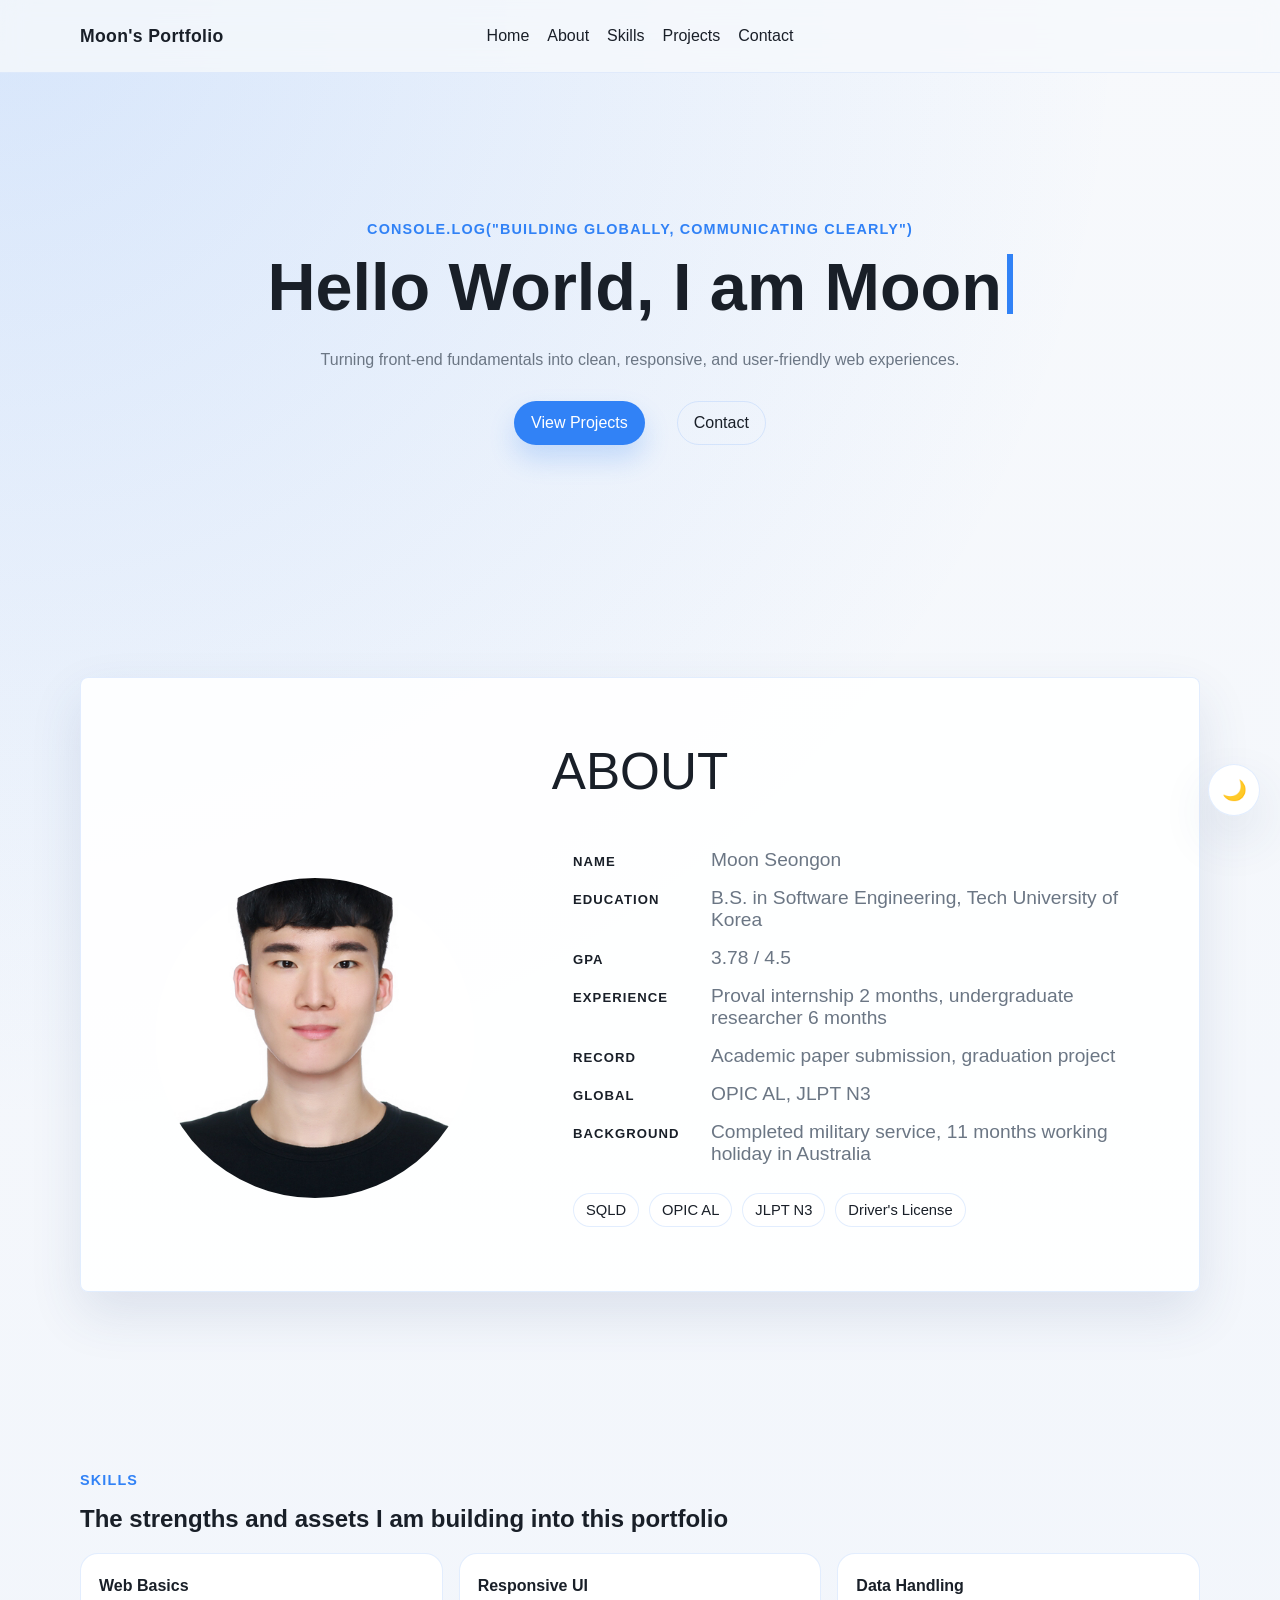
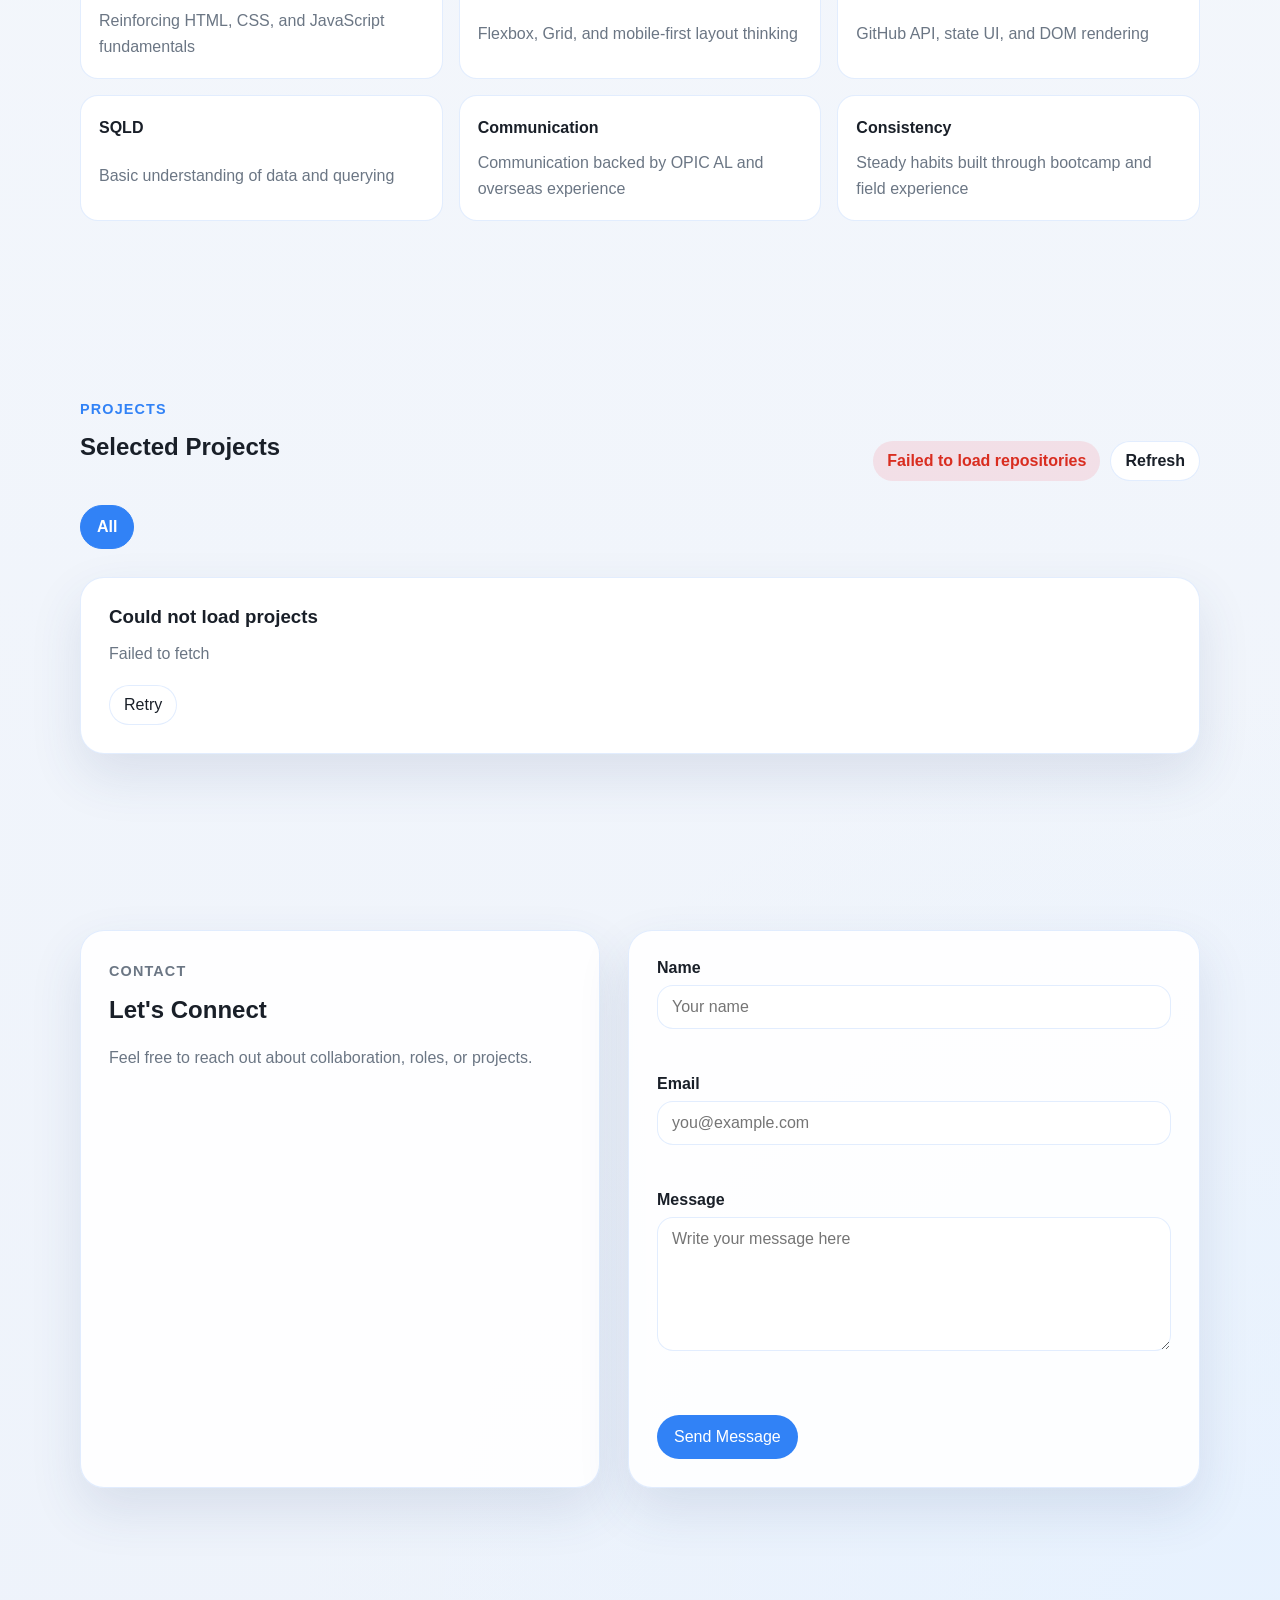
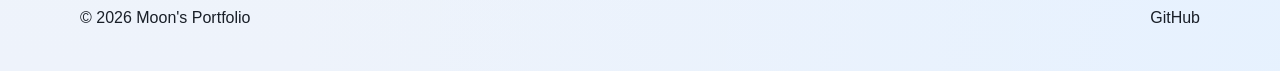
==== commit c642cfc7: "v0.10.3" ====
--- a/index.html
+++ b/index.html
@@ -127,11 +127,11 @@
                   </li>
                   <li>
                     <span class="profile-info-label">Global</span>
-                    <span>OPIC AL, 11 months working holiday in Australia</span>
+                    <span>OPIC AL, JLPT N3</span>
                   </li>
                   <li>
                     <span class="profile-info-label">Background</span>
-                    <span>Completed military service</span>
+                    <span>Completed military service, 11 months working holiday in Australia</span>
                   </li>
                 </ul>
                 <div class="profile-badges" aria-label="Certifications and strengths">
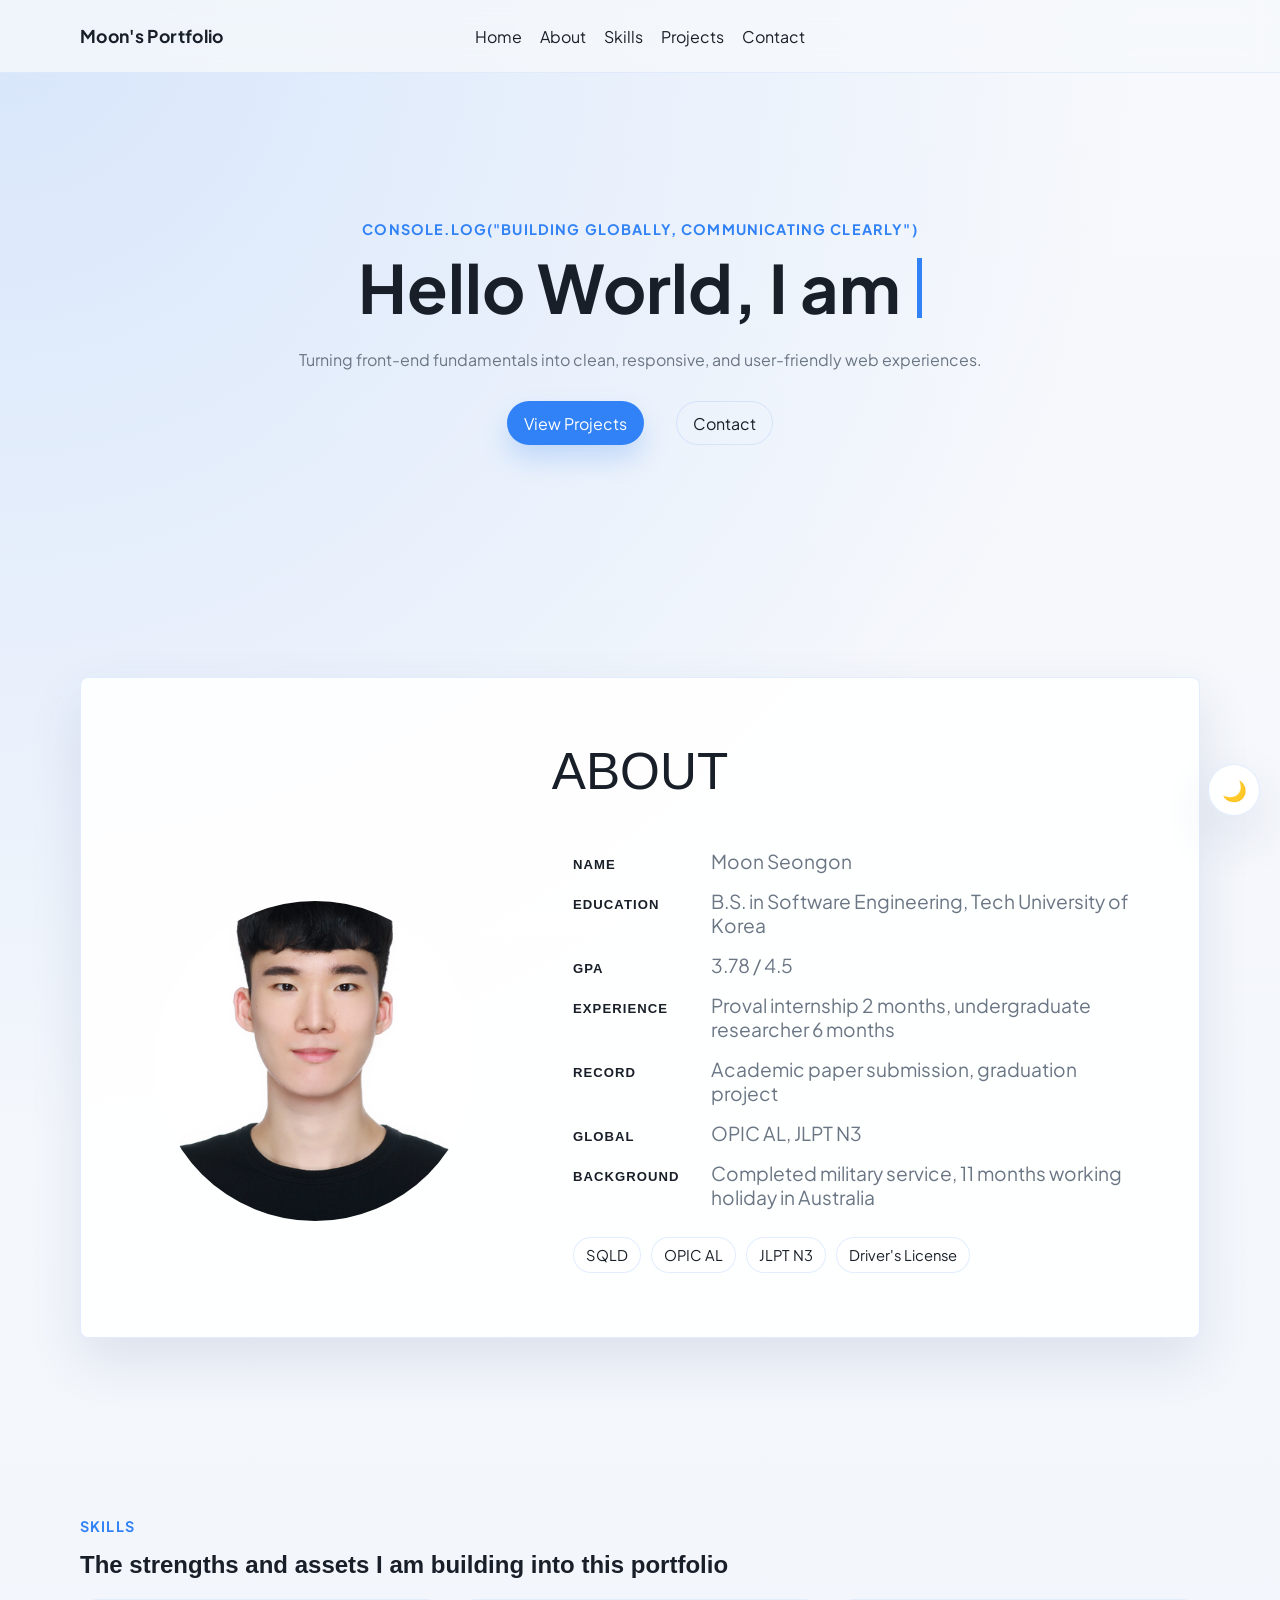
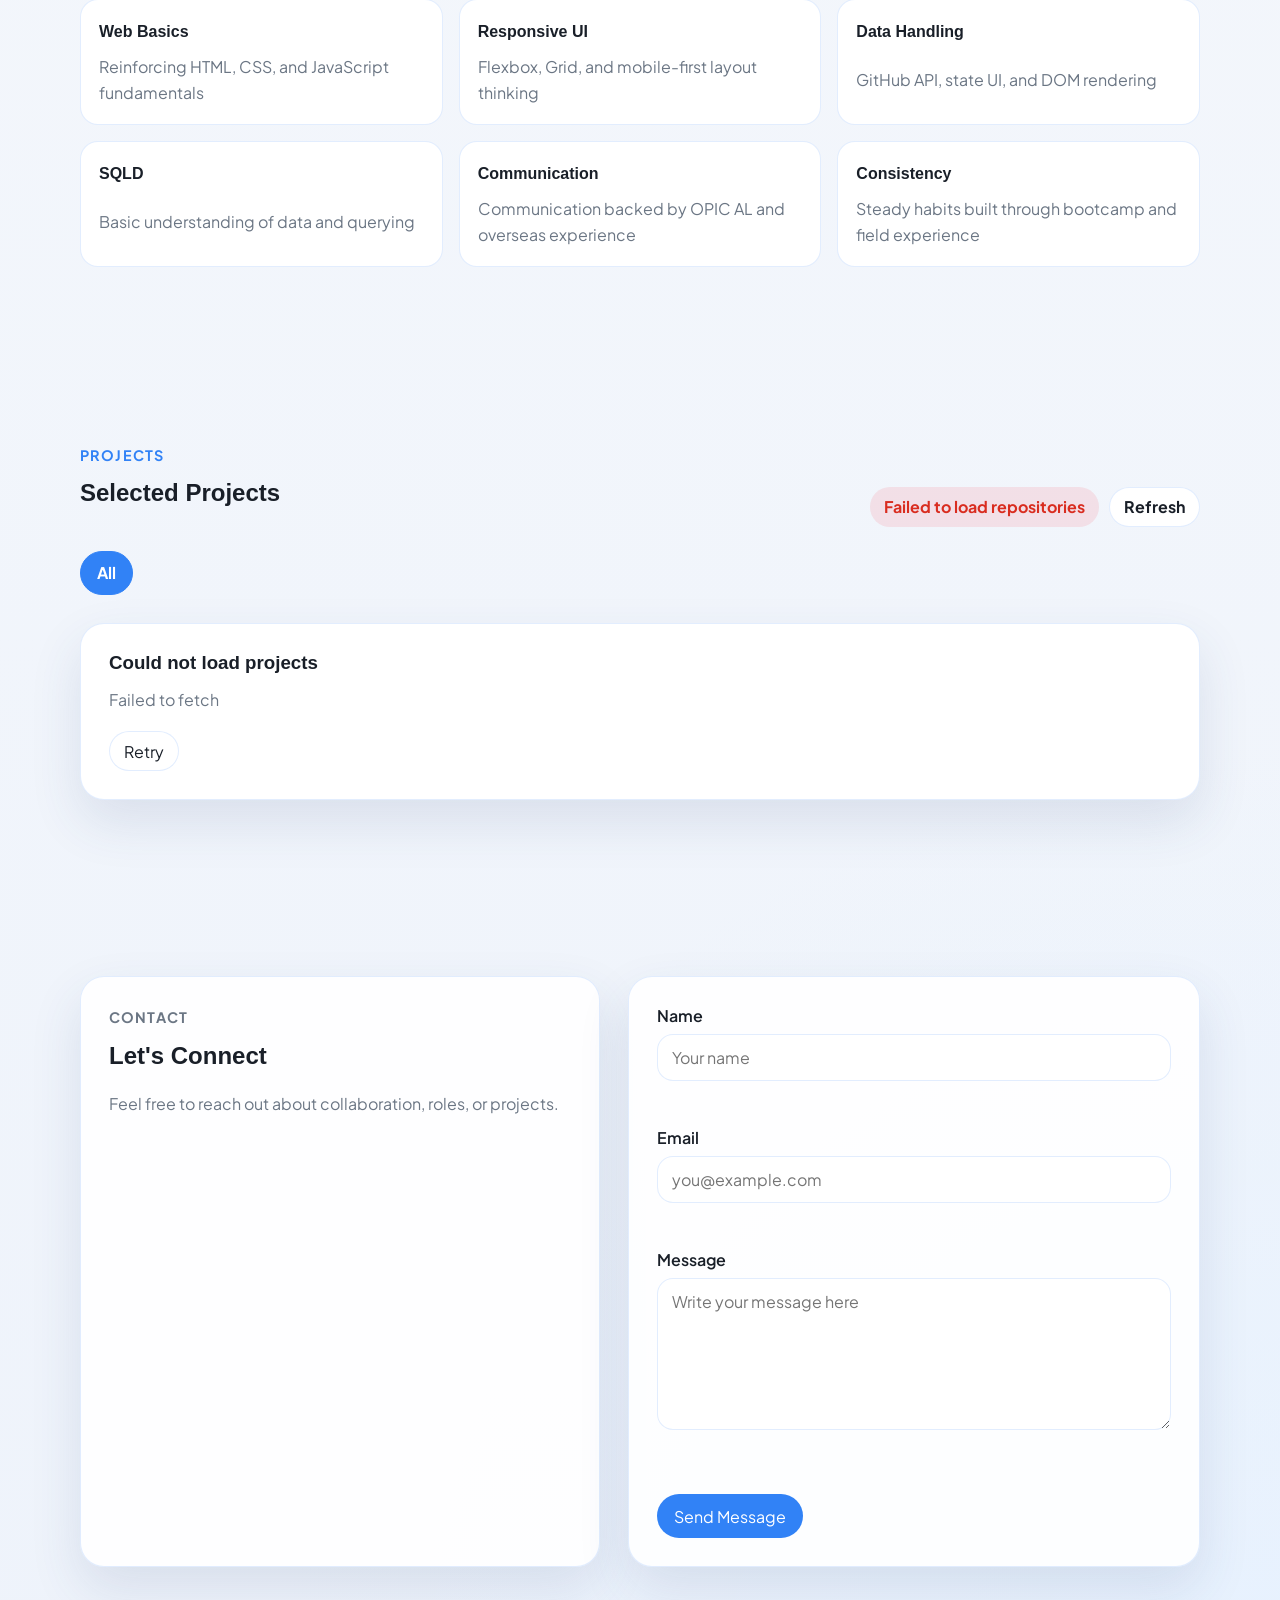
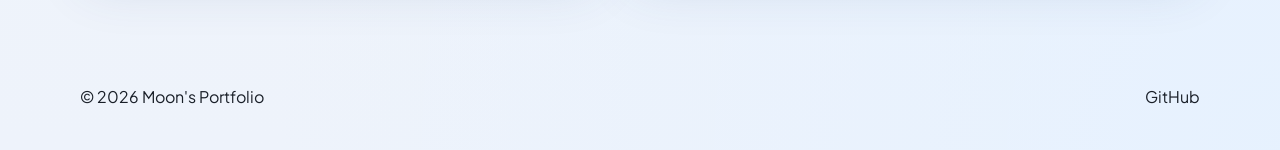
==== commit aecc707a: "v0.10.4" ====
--- a/index.html
+++ b/index.html
@@ -3,7 +3,7 @@
   <head>
     <meta charset="UTF-8" />
     <meta name="viewport" content="width=device-width, initial-scale=1.0" />
-    <meta name="app-version" content="v0.10.3" />
+    <meta name="app-version" content="v0.10.4" />
     <title>Moon's Portfolio</title>
     <script>
       (() => {
@@ -23,13 +23,24 @@
             : systemTheme;
       })();
     </script>
-    <link rel="stylesheet" href="./css/style.css?v0.10.3" />
-    <script src="./js/config.js?v0.10.3" defer></script>
-    <script src="./js/main.js?v0.10.3" defer></script>
+    <link rel="preconnect" href="https://fonts.googleapis.com" />
+    <link rel="preconnect" href="https://fonts.gstatic.com" crossorigin />
+    <link
+      rel="stylesheet"
+      href="https://fonts.googleapis.com/css2?family=Plus+Jakarta+Sans:wght@400;500;600;700;800&amp;display=swap"
+    />
+    <link
+      rel="stylesheet"
+      href="https://cdnjs.cloudflare.com/ajax/libs/font-awesome/6.7.2/css/all.min.css"
+      referrerpolicy="no-referrer"
+    />
+    <link rel="stylesheet" href="./css/style.css?v0.10.4" />
+    <script src="./js/config.js?v0.10.4" defer></script>
+    <script src="./js/main.js?v0.10.4" defer></script>
   </head>
   <body>
     <a class="skip-link" href="#main-content">Skip to content</a>
-    <div class="build-badge" aria-label="Current build version">Build v0.10.3</div>
+    <div class="build-badge" aria-label="Current build version">Build v0.10.4</div>
     <button
       class="theme-button"
       type="button"
@@ -50,7 +61,7 @@
             aria-controls="site-nav"
             data-menu-button
           >
-            Menu
+            <i class="fa-solid fa-bars" aria-hidden="true"></i>
           </button>
         </div>
         <nav
--- a/css/style.css
+++ b/css/style.css
@@ -77,7 +77,7 @@
     radial-gradient(circle at bottom right, var(--glow-secondary), transparent 28%),
     linear-gradient(180deg, var(--bg), var(--bg-end));
   color: var(--text);
-  font-family: Pretendard, "Apple SD Gothic Neo", "Helvetica Neue", Arial, sans-serif;
+  font-family: "Plus Jakarta Sans", "Apple SD Gothic Neo", "Helvetica Neue", Arial, sans-serif;
   transition:
     background 220ms ease,
     color 220ms ease;
@@ -200,6 +200,11 @@
 
 .menu-button {
   display: none;
+  width: 44px;
+  min-width: 44px;
+  padding: 0;
+  font-size: 1.1rem;
+  cursor: pointer;
 }
 
 .theme-button {
@@ -902,7 +907,6 @@
     display: inline-flex;
   }
 
-  .header-inner,
   .footer-inner,
   .section-heading,
   .hero-actions {
@@ -911,7 +915,18 @@
   }
 
   .header-inner {
-    display: flex;
+    display: grid;
+    grid-template-columns: minmax(0, 1fr) auto;
+    align-items: center;
+    gap: 14px;
+  }
+
+  .brand {
+    grid-column: 1;
+  }
+
+  .header-controls {
+    grid-column: 2;
   }
 
   .hero-actions {
@@ -927,8 +942,8 @@
   }
 
   .header-controls {
-    width: 100%;
-    justify-content: space-between;
+    width: auto;
+    justify-content: flex-end;
   }
 
   .about-card {
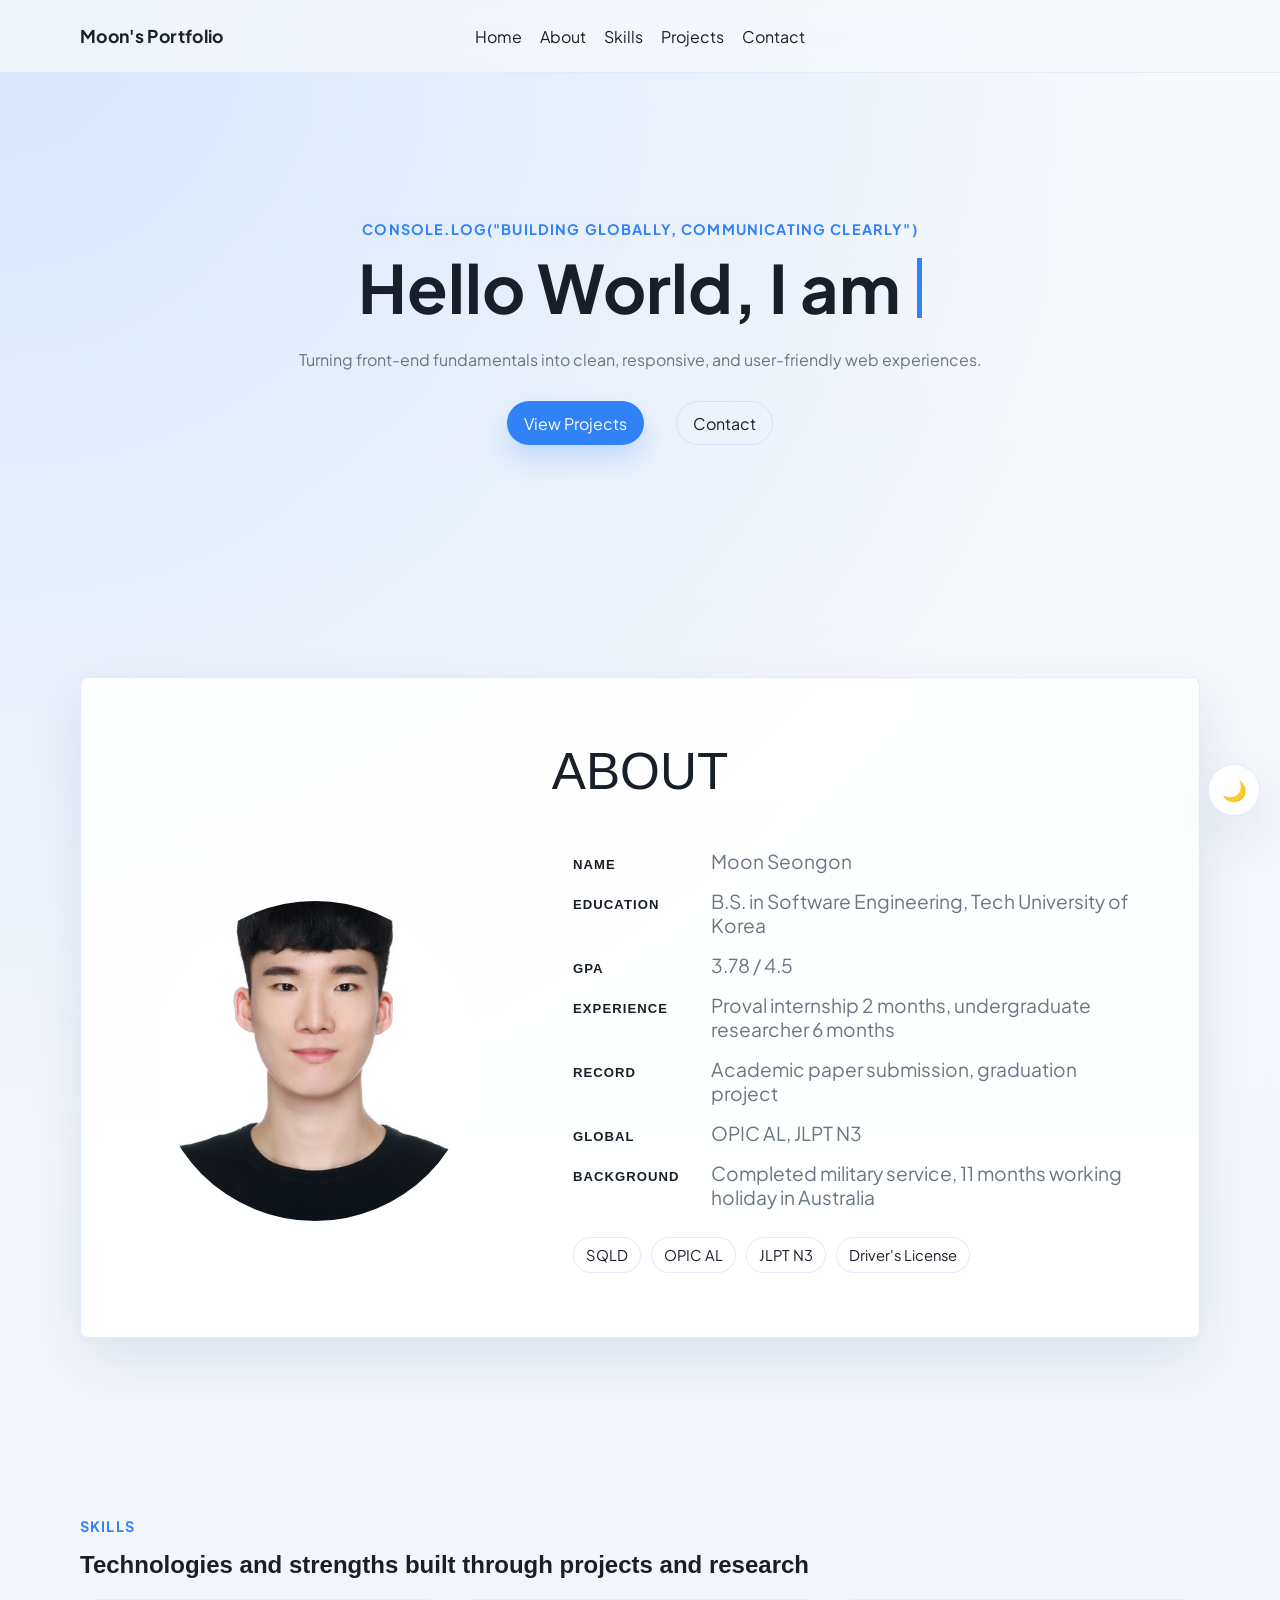
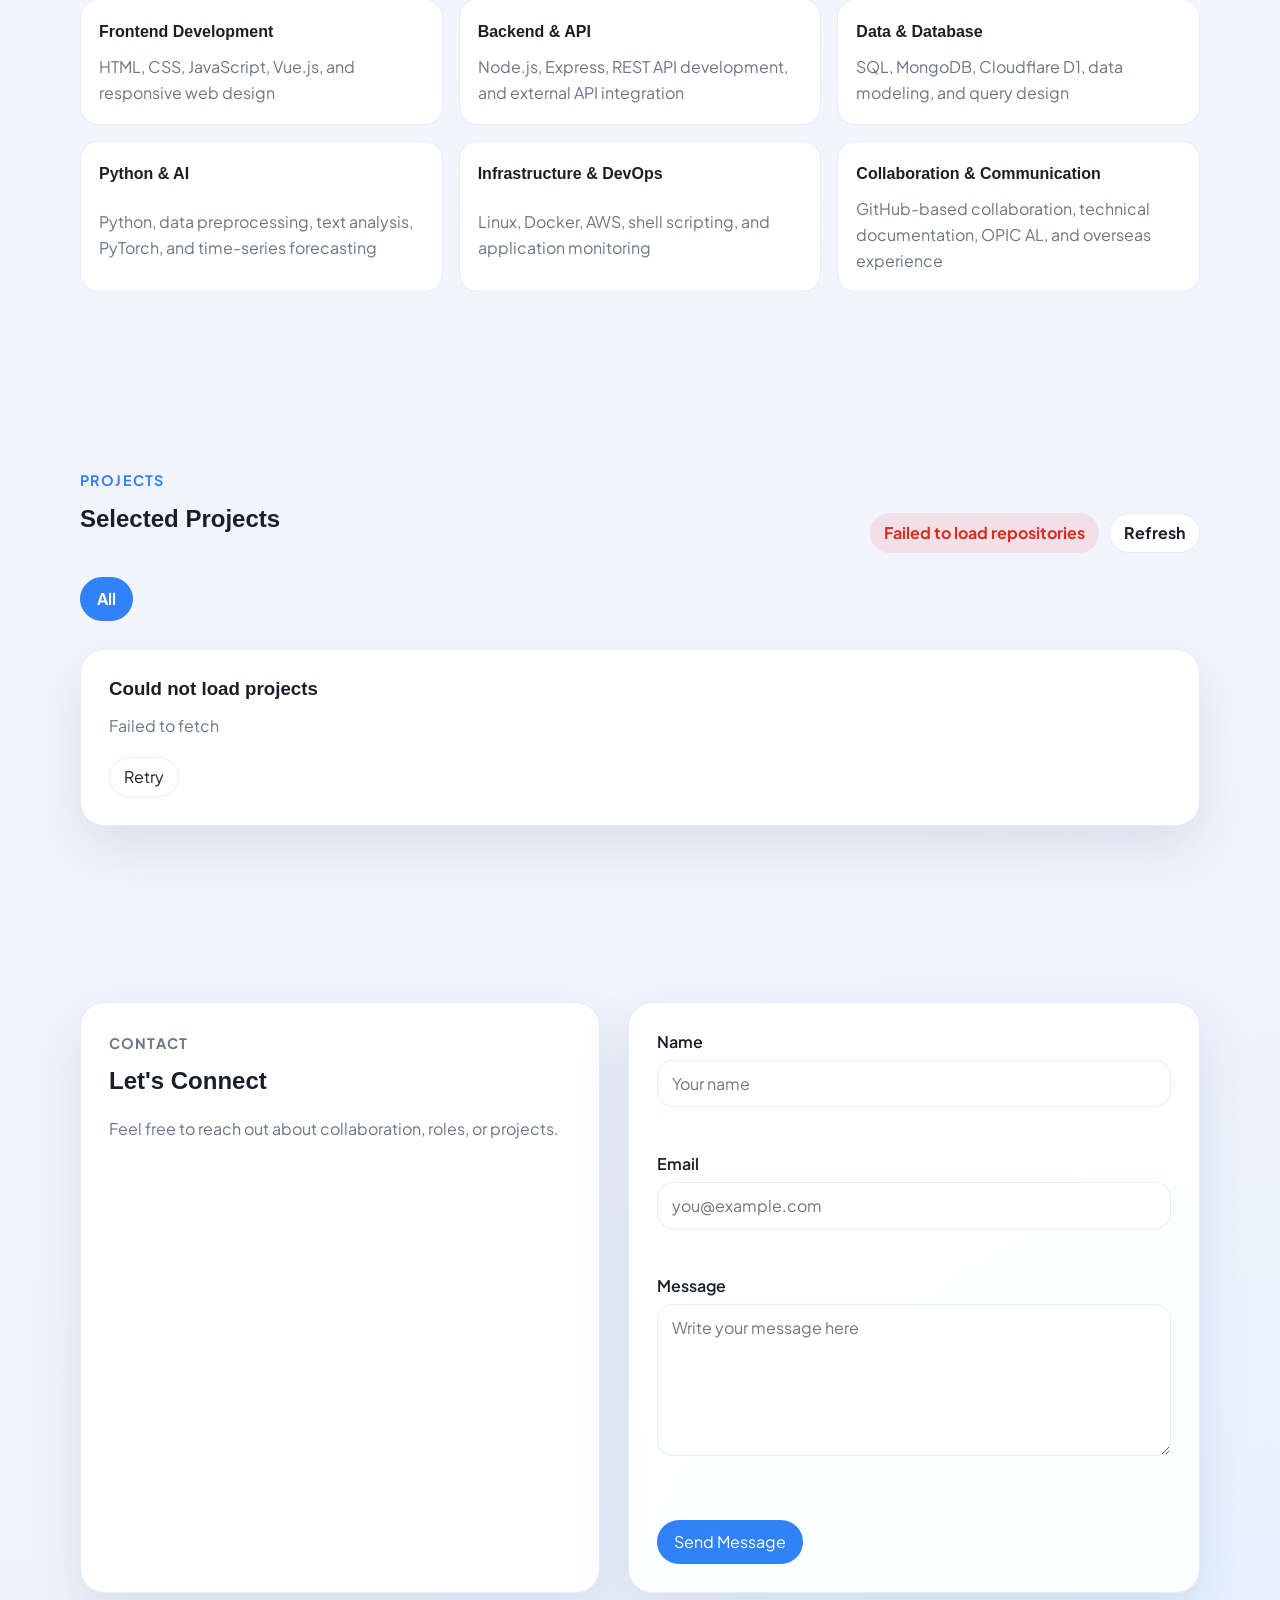
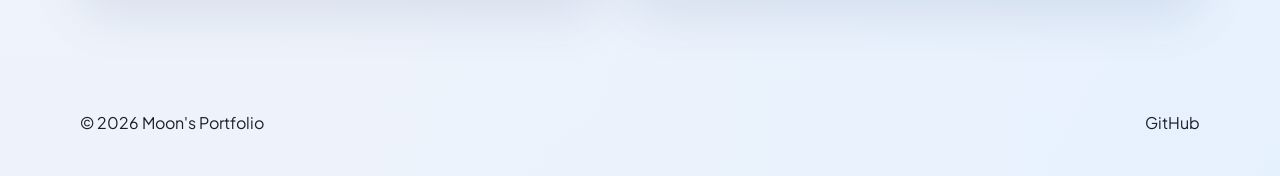
==== commit c5b503ca: "skill update" ====
--- a/index.html
+++ b/index.html
@@ -157,38 +157,44 @@
         </div>
       </section>
 
-      <section class="skills section" id="skills" aria-labelledby="skills-title">
-        <div class="container">
-          <p class="eyebrow">Skills</p>
-          <h2 id="skills-title">The strengths and assets I am building into this portfolio</h2>
-          <ul class="skill-list" aria-label="Skill stack list">
-            <li>
-              <strong>Web Basics</strong>
-              <span>Reinforcing HTML, CSS, and JavaScript fundamentals</span>
-            </li>
-            <li>
-              <strong>Responsive UI</strong>
-              <span>Flexbox, Grid, and mobile-first layout thinking</span>
-            </li>
-            <li>
-              <strong>Data Handling</strong>
-              <span>GitHub API, state UI, and DOM rendering</span>
-            </li>
-            <li>
-              <strong>SQLD</strong>
-              <span>Basic understanding of data and querying</span>
-            </li>
-            <li>
-              <strong>Communication</strong>
-              <span>Communication backed by OPIC AL and overseas experience</span>
-            </li>
-            <li>
-              <strong>Consistency</strong>
-              <span>Steady habits built through bootcamp and field experience</span>
-            </li>
-          </ul>
-        </div>
-      </section>
+<section class="skills section" id="skills" aria-labelledby="skills-title">
+  <div class="container">
+    <p class="eyebrow">Skills</p>
+    <h2 id="skills-title">Technologies and strengths built through projects and research</h2>
+
+    <ul class="skill-list" aria-label="Skill stack list">
+      <li>
+        <strong>Frontend Development</strong>
+        <span>HTML, CSS, JavaScript, Vue.js, and responsive web design</span>
+      </li>
+
+      <li>
+        <strong>Backend & API</strong>
+        <span>Node.js, Express, REST API development, and external API integration</span>
+      </li>
+
+      <li>
+        <strong>Data & Database</strong>
+        <span>SQL, MongoDB, Cloudflare D1, data modeling, and query design</span>
+      </li>
+
+      <li>
+        <strong>Python & AI</strong>
+        <span>Python, data preprocessing, text analysis, PyTorch, and time-series forecasting</span>
+      </li>
+
+      <li>
+        <strong>Infrastructure & DevOps</strong>
+        <span>Linux, Docker, AWS, shell scripting, and application monitoring</span>
+      </li>
+
+      <li>
+        <strong>Collaboration & Communication</strong>
+        <span>GitHub-based collaboration, technical documentation, OPIC AL, and overseas experience</span>
+      </li>
+    </ul>
+  </div>
+</section>
 
       <section class="projects section" id="projects" aria-labelledby="projects-title">
         <div class="container">
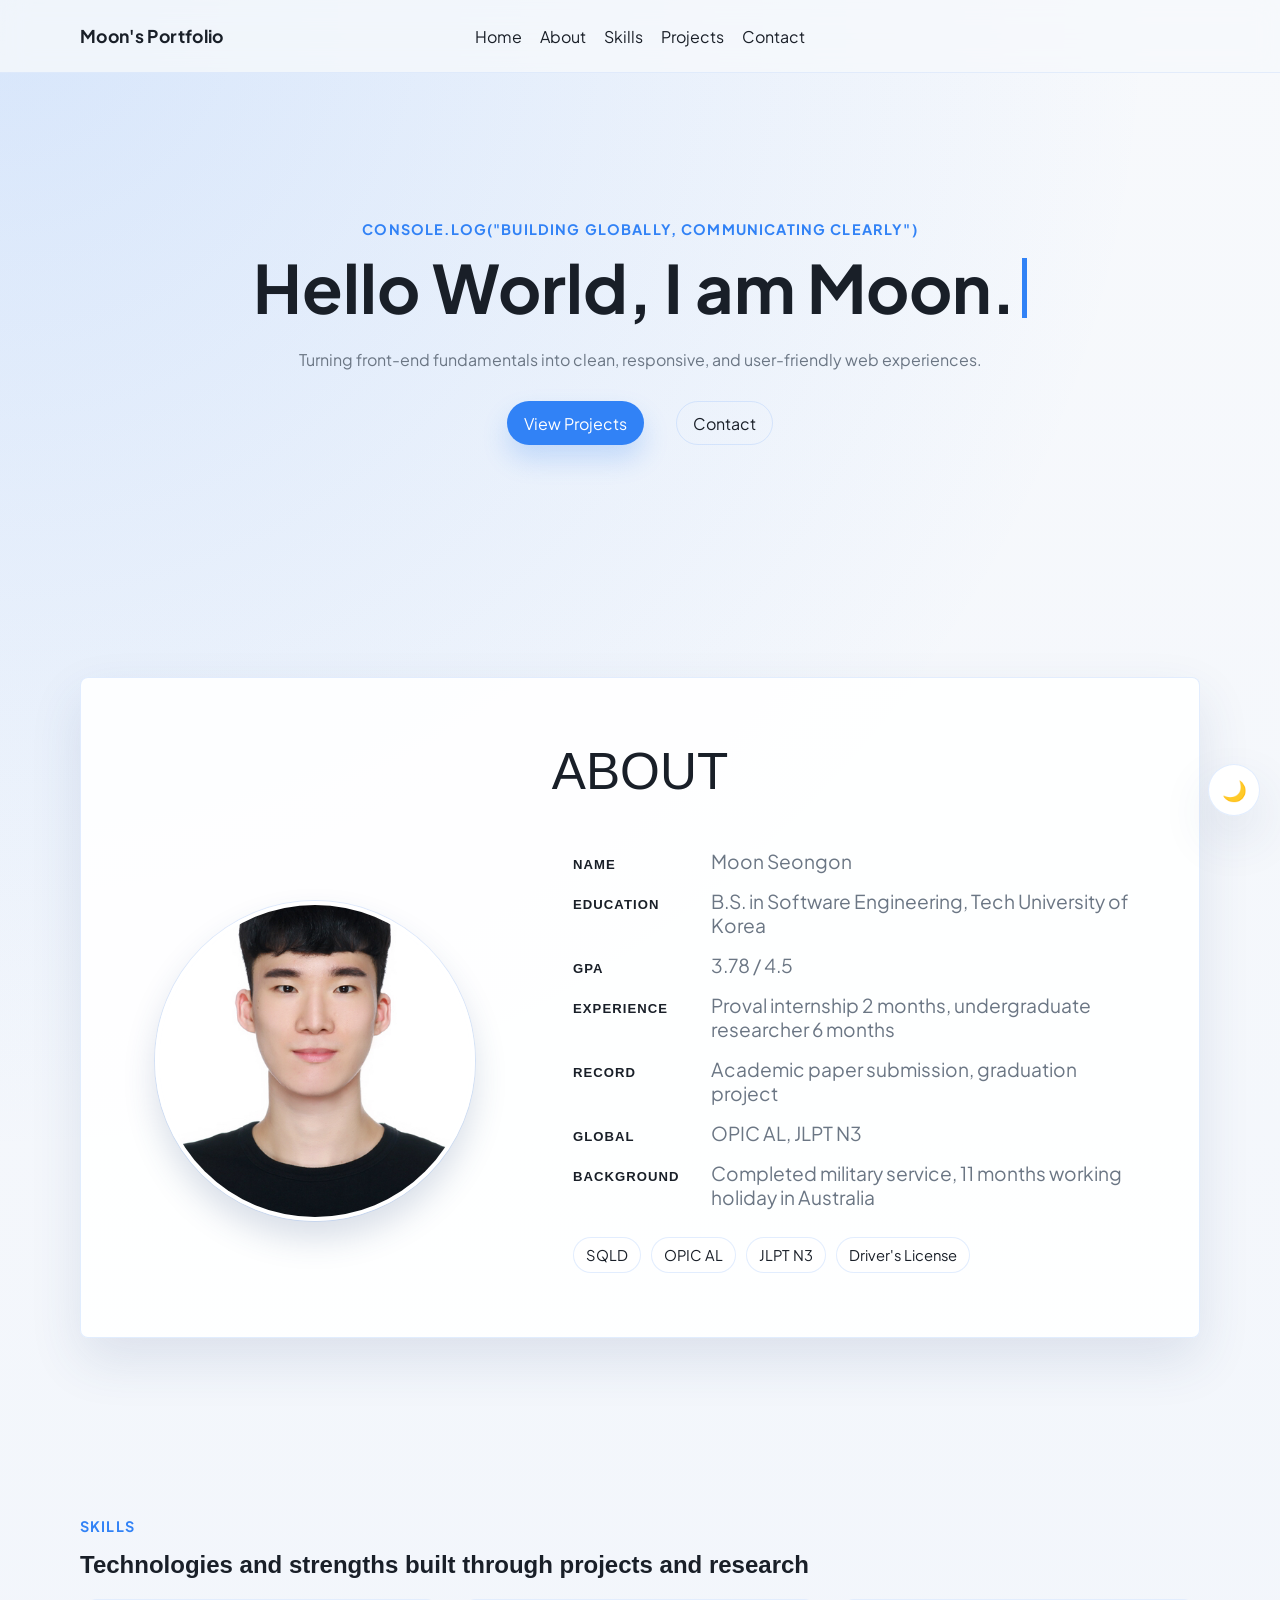
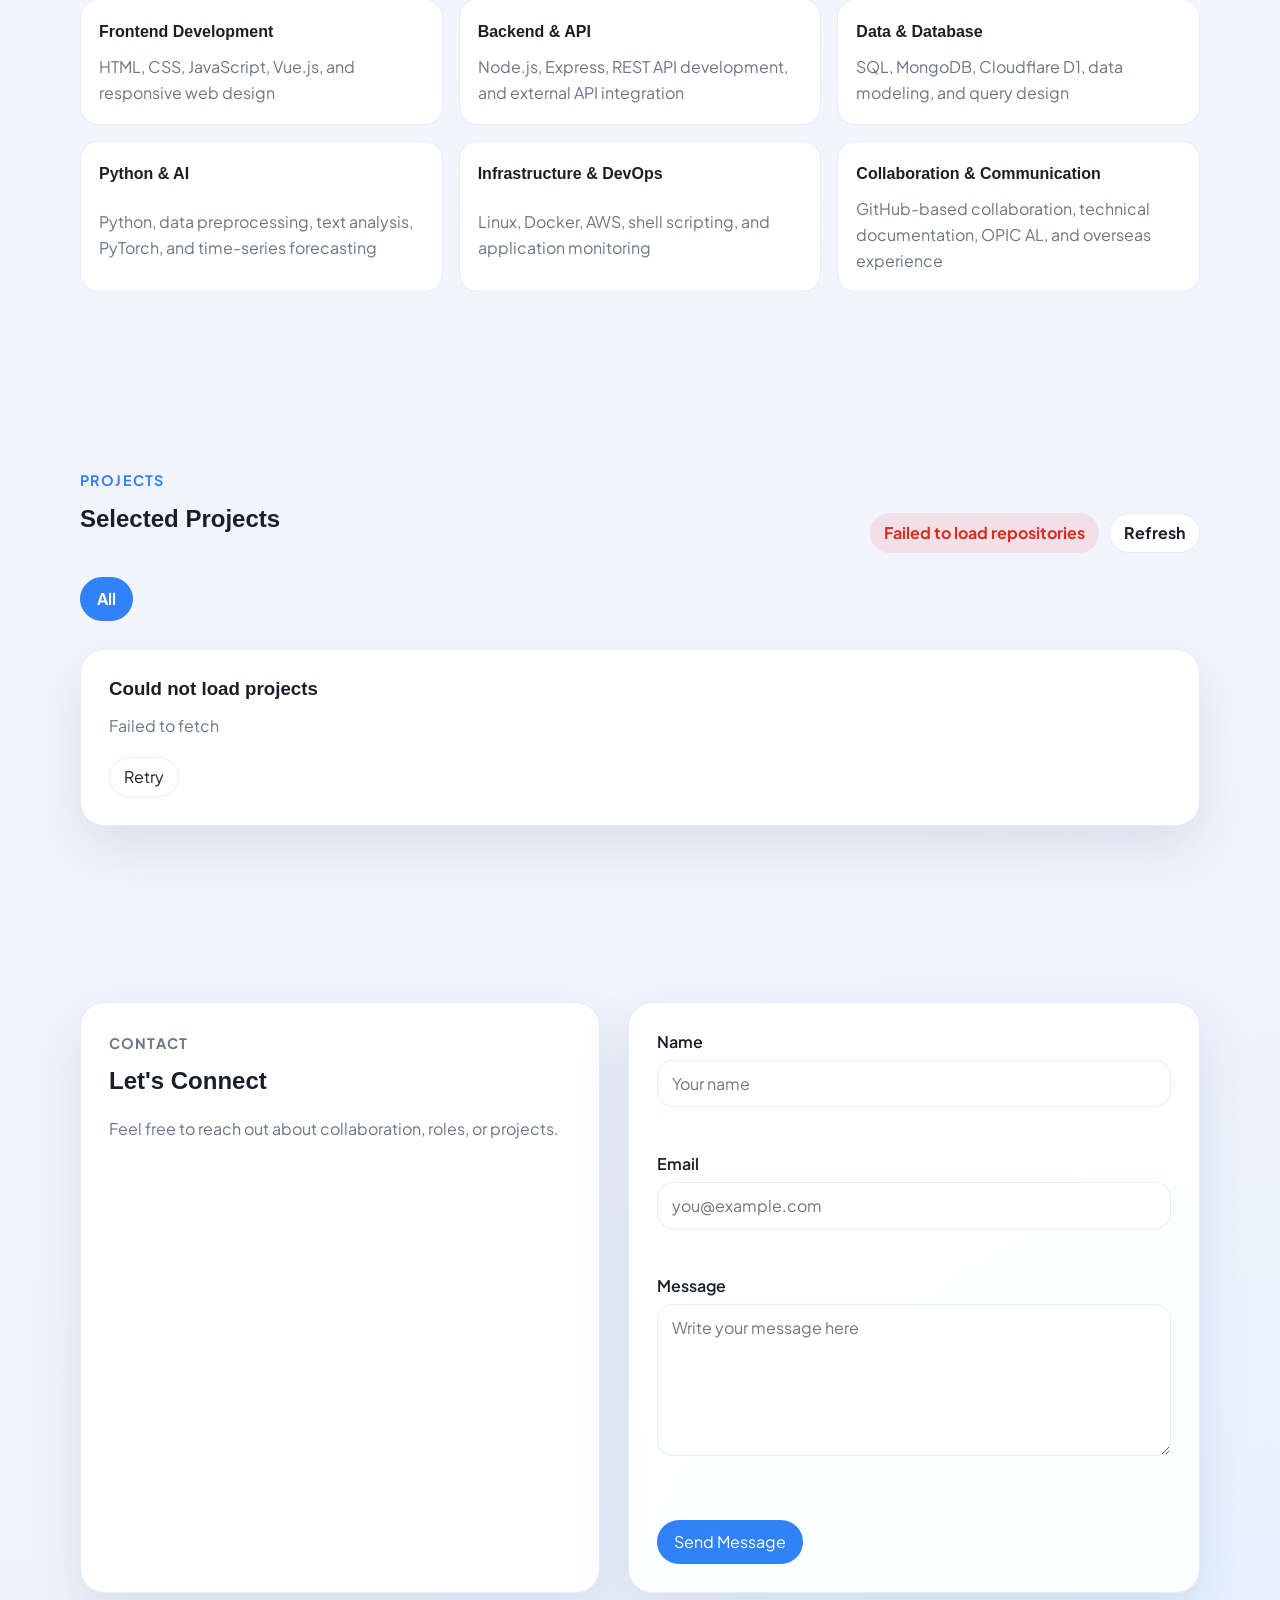
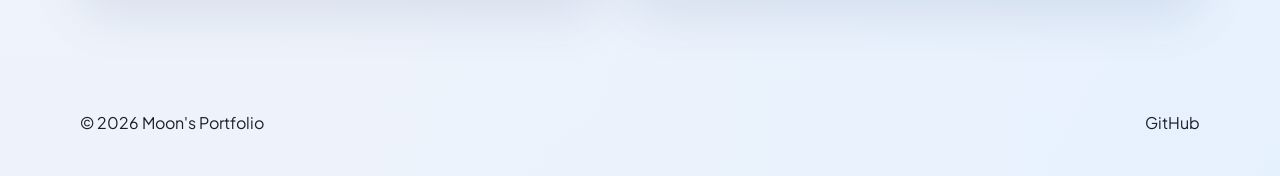
==== commit fe1213f2: "profile pic update" ====
--- a/index.html
+++ b/index.html
@@ -3,7 +3,7 @@
   <head>
     <meta charset="UTF-8" />
     <meta name="viewport" content="width=device-width, initial-scale=1.0" />
-    <meta name="app-version" content="v0.10.4" />
+    <meta name="app-version" content="v0.10.5" />
     <title>Moon's Portfolio</title>
     <script>
       (() => {
@@ -34,13 +34,13 @@
       href="https://cdnjs.cloudflare.com/ajax/libs/font-awesome/6.7.2/css/all.min.css"
       referrerpolicy="no-referrer"
     />
-    <link rel="stylesheet" href="./css/style.css?v0.10.4" />
-    <script src="./js/config.js?v0.10.4" defer></script>
-    <script src="./js/main.js?v0.10.4" defer></script>
+    <link rel="stylesheet" href="./css/style.css?v0.10.5" />
+    <script src="./js/config.js?v0.10.5" defer></script>
+    <script src="./js/main.js?v0.10.5" defer></script>
   </head>
   <body>
     <a class="skip-link" href="#main-content">Skip to content</a>
-    <div class="build-badge" aria-label="Current build version">Build v0.10.4</div>
+    <div class="build-badge" aria-label="Current build version">Build v0.10.5</div>
     <button
       class="theme-button"
       type="button"
--- a/css/style.css
+++ b/css/style.css
@@ -645,7 +645,17 @@
   aspect-ratio: 4 / 5;
   object-fit: cover;
   border-radius: 50%;
+  border: 4px solid var(--control);
   margin: 0 auto;
+  box-shadow:
+    0 0 0 1px var(--line),
+    0 18px 32px rgba(49, 78, 126, 0.18);
+}
+
+:root[data-theme="dark"] .profile-photo img {
+  box-shadow:
+    0 0 0 1px var(--line),
+    0 18px 32px rgba(0, 0, 0, 0.36);
 }
 
 .profile-details {
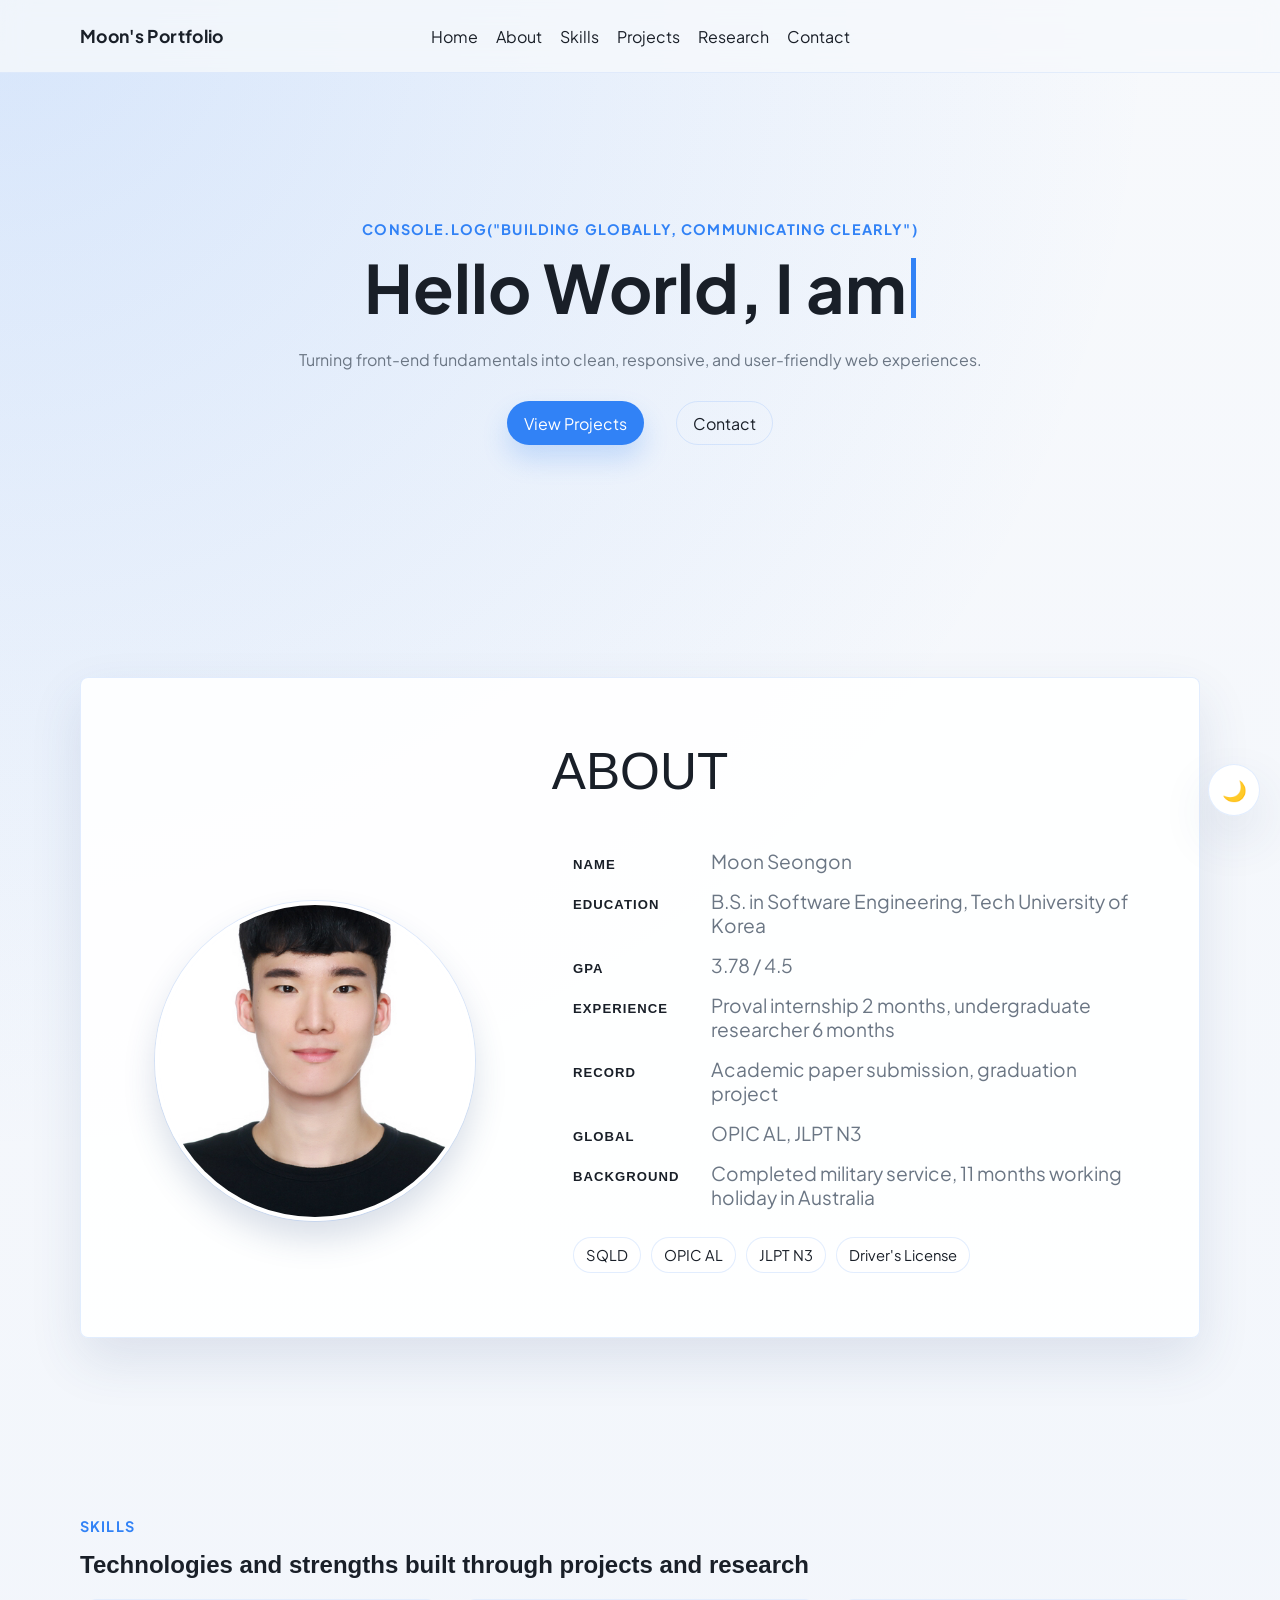
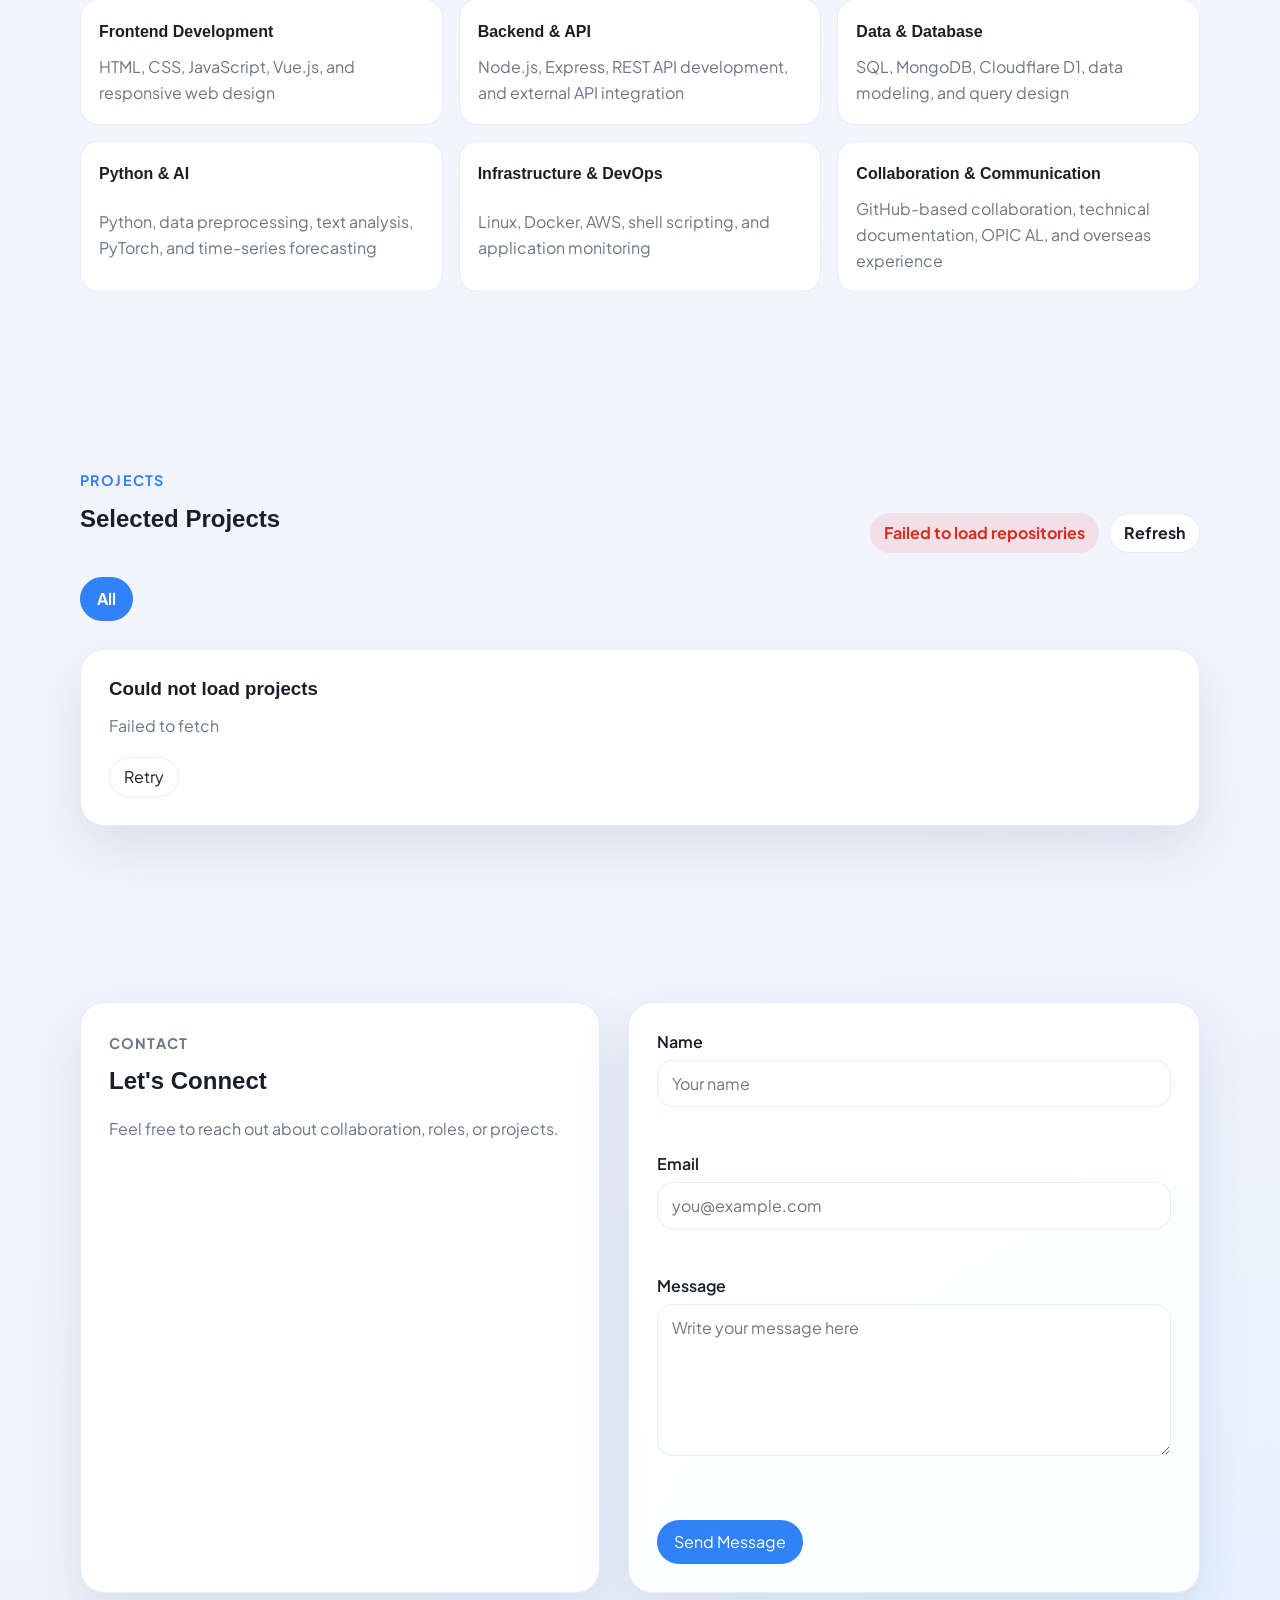
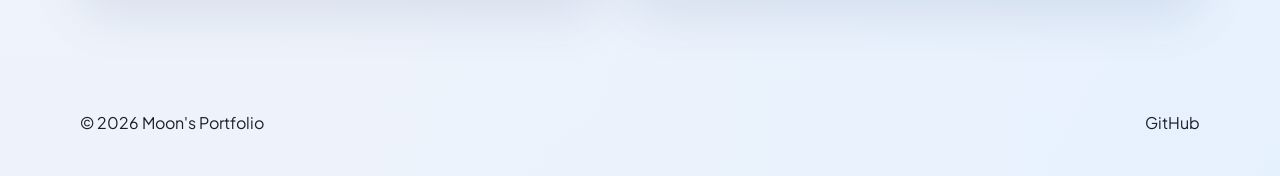
==== commit 65b0997d: "feat: add research portfolio page" ====
--- a/index.html
+++ b/index.html
@@ -3,7 +3,7 @@
   <head>
     <meta charset="UTF-8" />
     <meta name="viewport" content="width=device-width, initial-scale=1.0" />
-    <meta name="app-version" content="v0.10.5" />
+    <meta name="app-version" content="v0.11.0" />
     <title>Moon's Portfolio</title>
     <script>
       (() => {
@@ -34,13 +34,13 @@
       href="https://cdnjs.cloudflare.com/ajax/libs/font-awesome/6.7.2/css/all.min.css"
       referrerpolicy="no-referrer"
     />
-    <link rel="stylesheet" href="./css/style.css?v0.10.5" />
-    <script src="./js/config.js?v0.10.5" defer></script>
-    <script src="./js/main.js?v0.10.5" defer></script>
+    <link rel="stylesheet" href="./css/style.css?v0.11.0" />
+    <script src="./js/config.js?v0.11.0" defer></script>
+    <script src="./js/main.js?v0.11.0" defer></script>
   </head>
   <body>
     <a class="skip-link" href="#main-content">Skip to content</a>
-    <div class="build-badge" aria-label="Current build version">Build v0.10.5</div>
+    <div class="build-badge" aria-label="Current build version">Build v0.11.0</div>
     <button
       class="theme-button"
       type="button"
@@ -74,6 +74,7 @@
           <a href="#about">About</a>
           <a href="#skills">Skills</a>
           <a href="#projects">Projects</a>
+          <a href="research.html">Research</a>
           <a href="#contact">Contact</a>
         </nav>
       </div>
--- a/css/style.css
+++ b/css/style.css
@@ -849,6 +849,248 @@
   padding: 28px 0 40px;
 }
 
+.research-hero {
+  padding: clamp(72px, 11vw, 132px) 0 56px;
+}
+
+.research-hero__grid,
+.research-overview,
+.research-results-grid,
+.research-contributions {
+  display: grid;
+  gap: 24px;
+}
+
+.research-hero__grid {
+  grid-template-columns: minmax(0, 1.5fr) minmax(260px, 0.8fr);
+  align-items: end;
+}
+
+.research-kicker,
+.research-tags,
+.research-meta {
+  display: flex;
+  flex-wrap: wrap;
+  gap: 10px;
+}
+
+.research-title {
+  max-width: 980px;
+  margin: 0 0 22px;
+  font-size: clamp(2rem, 4.8vw, 4.25rem);
+  line-height: 1.08;
+  overflow-wrap: anywhere;
+}
+
+.research-lead {
+  max-width: 760px;
+  color: var(--muted);
+  font-size: clamp(1.05rem, 2vw, 1.2rem);
+}
+
+.research-chip,
+.research-tag,
+.metric-highlight {
+  display: inline-flex;
+  align-items: center;
+  min-height: 34px;
+  padding: 7px 12px;
+  border: 1px solid var(--line);
+  border-radius: 999px;
+  background: var(--chip);
+  font-size: 0.9rem;
+  font-weight: 700;
+}
+
+.research-chip {
+  color: var(--accent-strong);
+}
+
+.research-summary-card,
+.research-panel,
+.metric-card,
+.data-stat,
+.flow-step,
+.contribution-card {
+  border: 1px solid var(--line);
+  background: var(--card);
+  box-shadow: var(--shadow);
+}
+
+.research-summary-card,
+.research-panel,
+.metric-card,
+.contribution-card {
+  border-radius: 24px;
+  padding: clamp(22px, 3.5vw, 32px);
+}
+
+.research-summary-card {
+  display: grid;
+  gap: 16px;
+}
+
+.research-summary-card strong {
+  font-size: 1.2rem;
+}
+
+.research-summary-card p,
+.research-panel > p,
+.contribution-card p {
+  color: var(--muted);
+}
+
+.research-section-heading {
+  max-width: 760px;
+  margin-bottom: 28px;
+}
+
+.research-section-heading h2 {
+  margin-bottom: 12px;
+  font-size: clamp(1.75rem, 3vw, 2.65rem);
+}
+
+.research-overview {
+  grid-template-columns: 1.1fr 0.9fr;
+}
+
+.research-panel h3,
+.metric-card h3,
+.contribution-card h3 {
+  margin-bottom: 10px;
+}
+
+.data-stats {
+  display: grid;
+  grid-template-columns: repeat(4, minmax(0, 1fr));
+  gap: 14px;
+  margin-top: 24px;
+}
+
+.data-stat {
+  border-radius: 18px;
+  padding: 18px;
+}
+
+.data-stat strong {
+  display: block;
+  color: var(--accent-strong);
+  font-size: clamp(1.35rem, 3vw, 2rem);
+}
+
+.data-stat span {
+  color: var(--muted);
+  font-size: 0.9rem;
+}
+
+.flow-diagram {
+  display: grid;
+  grid-template-columns: repeat(5, minmax(0, 1fr));
+  gap: 12px;
+  align-items: center;
+}
+
+.flow-step {
+  position: relative;
+  min-height: 112px;
+  display: grid;
+  place-items: center;
+  padding: 16px;
+  border-radius: 18px;
+  text-align: center;
+  font-weight: 700;
+}
+
+.flow-step:not(:last-child)::after {
+  content: "→";
+  position: absolute;
+  right: -18px;
+  color: var(--accent);
+  font-size: 1.5rem;
+}
+
+.research-results-grid,
+.research-contributions {
+  grid-template-columns: repeat(2, minmax(0, 1fr));
+}
+
+.metric-card {
+  display: grid;
+  gap: 18px;
+}
+
+.metric-comparison {
+  display: grid;
+  grid-template-columns: 1fr auto 1fr;
+  gap: 14px;
+  align-items: center;
+}
+
+.metric-comparison div {
+  display: grid;
+  gap: 4px;
+}
+
+.metric-comparison span {
+  color: var(--muted);
+  font-size: 0.86rem;
+}
+
+.metric-comparison strong {
+  font-size: 1.45rem;
+}
+
+.metric-arrow {
+  color: var(--accent);
+  font-size: 1.4rem;
+}
+
+.metric-highlight {
+  width: fit-content;
+  border-color: transparent;
+  background: var(--accent);
+  color: #fff;
+  font-size: 1rem;
+}
+
+@media (max-width: 900px) {
+  .research-hero__grid,
+  .research-overview,
+  .research-results-grid,
+  .research-contributions {
+    grid-template-columns: 1fr;
+  }
+
+  .data-stats {
+    grid-template-columns: repeat(2, minmax(0, 1fr));
+  }
+
+  .flow-diagram {
+    grid-template-columns: 1fr;
+  }
+
+  .flow-step:not(:last-child)::after {
+    top: auto;
+    right: auto;
+    bottom: -27px;
+    content: "↓";
+  }
+}
+
+@media (max-width: 480px) {
+  .data-stats {
+    grid-template-columns: 1fr;
+  }
+
+  .metric-comparison {
+    grid-template-columns: 1fr;
+  }
+
+  .metric-arrow {
+    transform: rotate(90deg);
+  }
+}
+
 .footer-links {
   display: flex;
   gap: 16px;
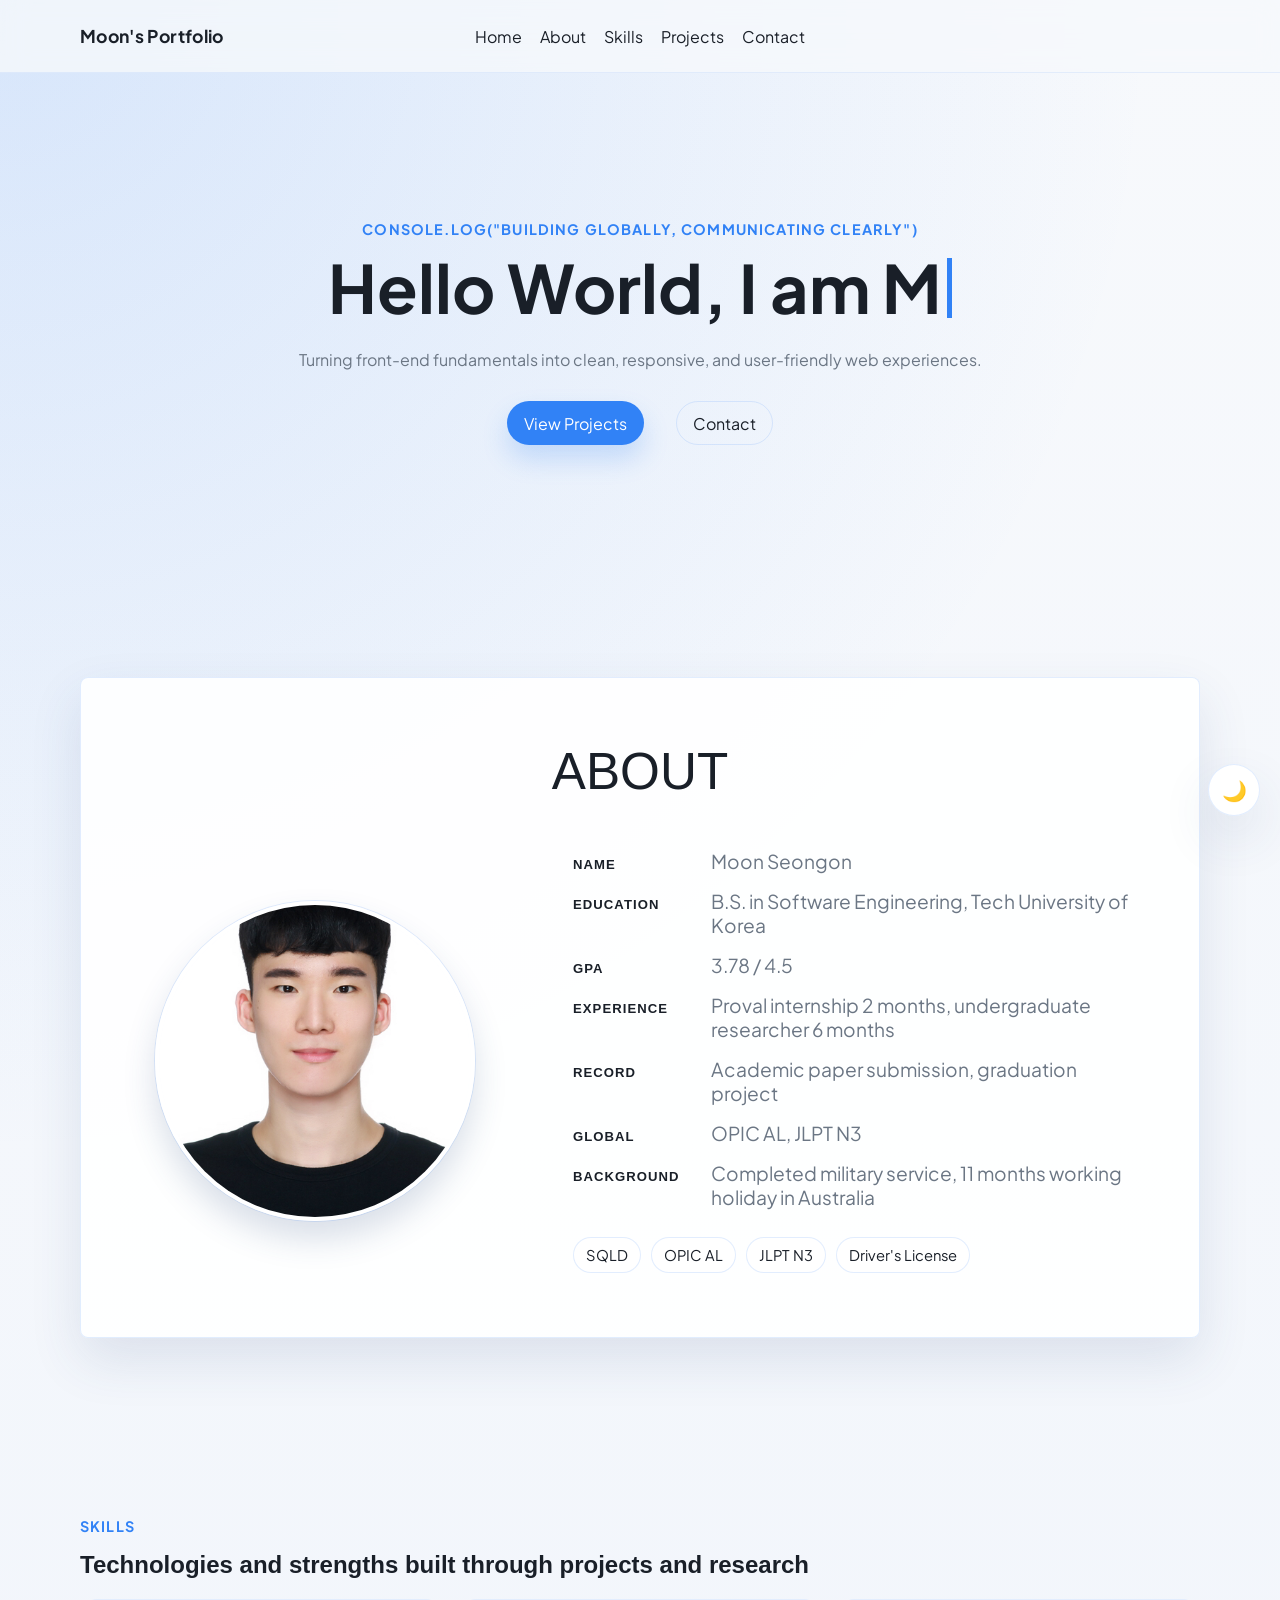
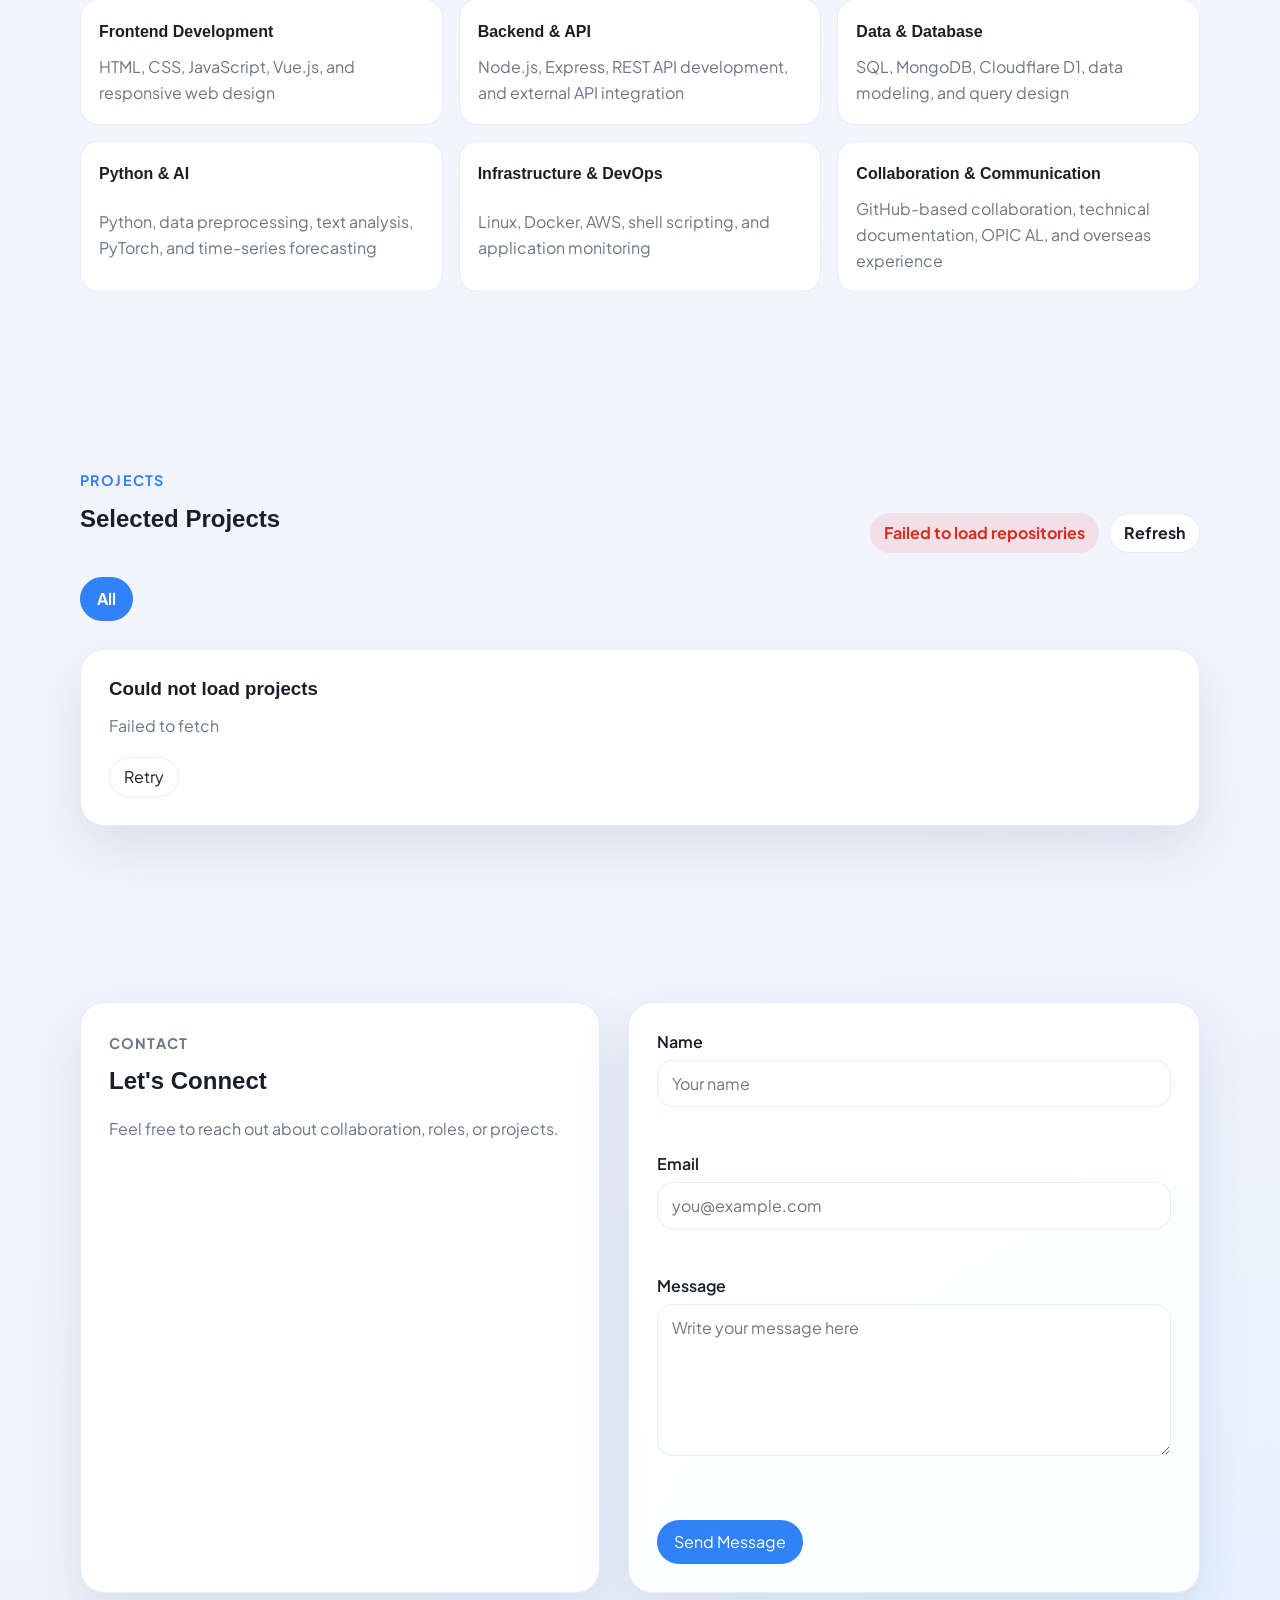
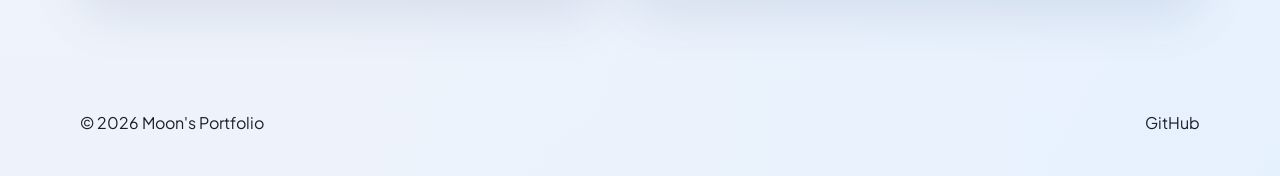
==== commit 11988b82: "update" ====
--- a/index.html
+++ b/index.html
@@ -74,7 +74,6 @@
           <a href="#about">About</a>
           <a href="#skills">Skills</a>
           <a href="#projects">Projects</a>
-          <a href="research.html">Research</a>
           <a href="#contact">Contact</a>
         </nav>
       </div>
